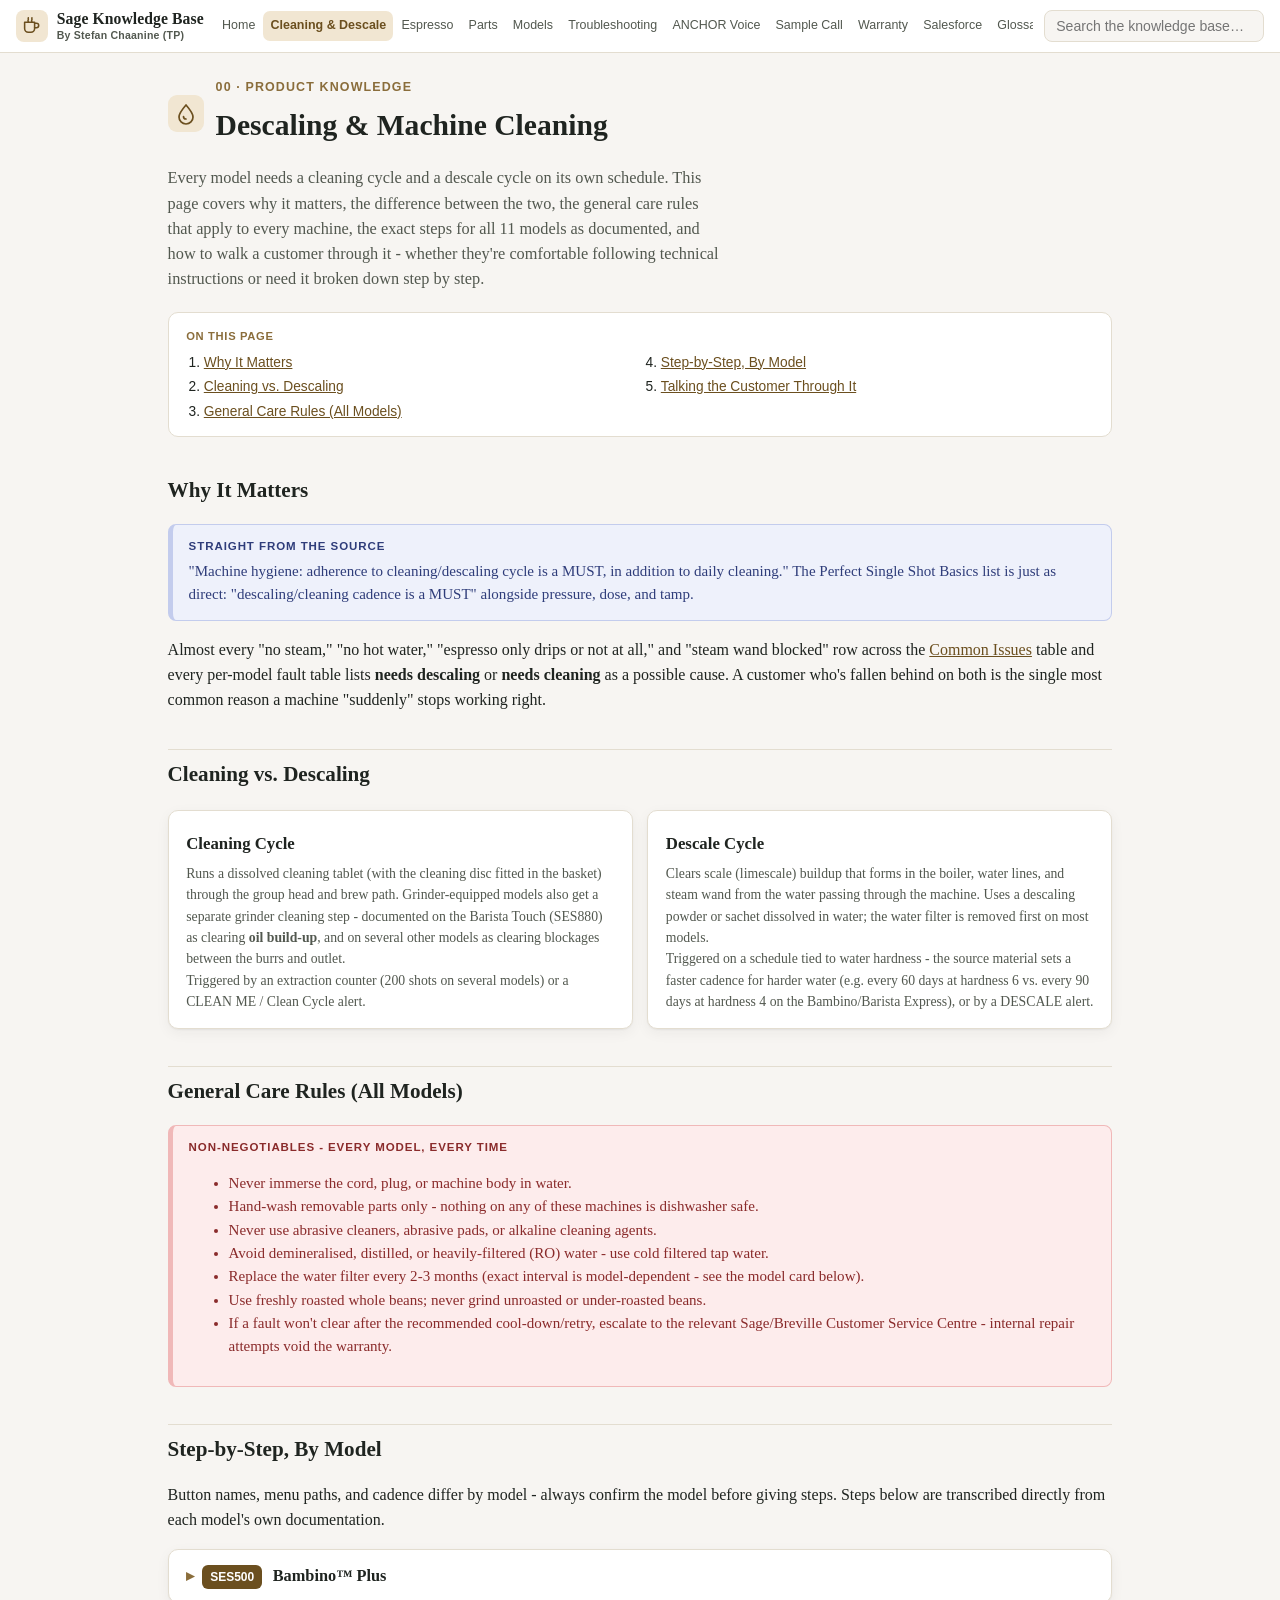
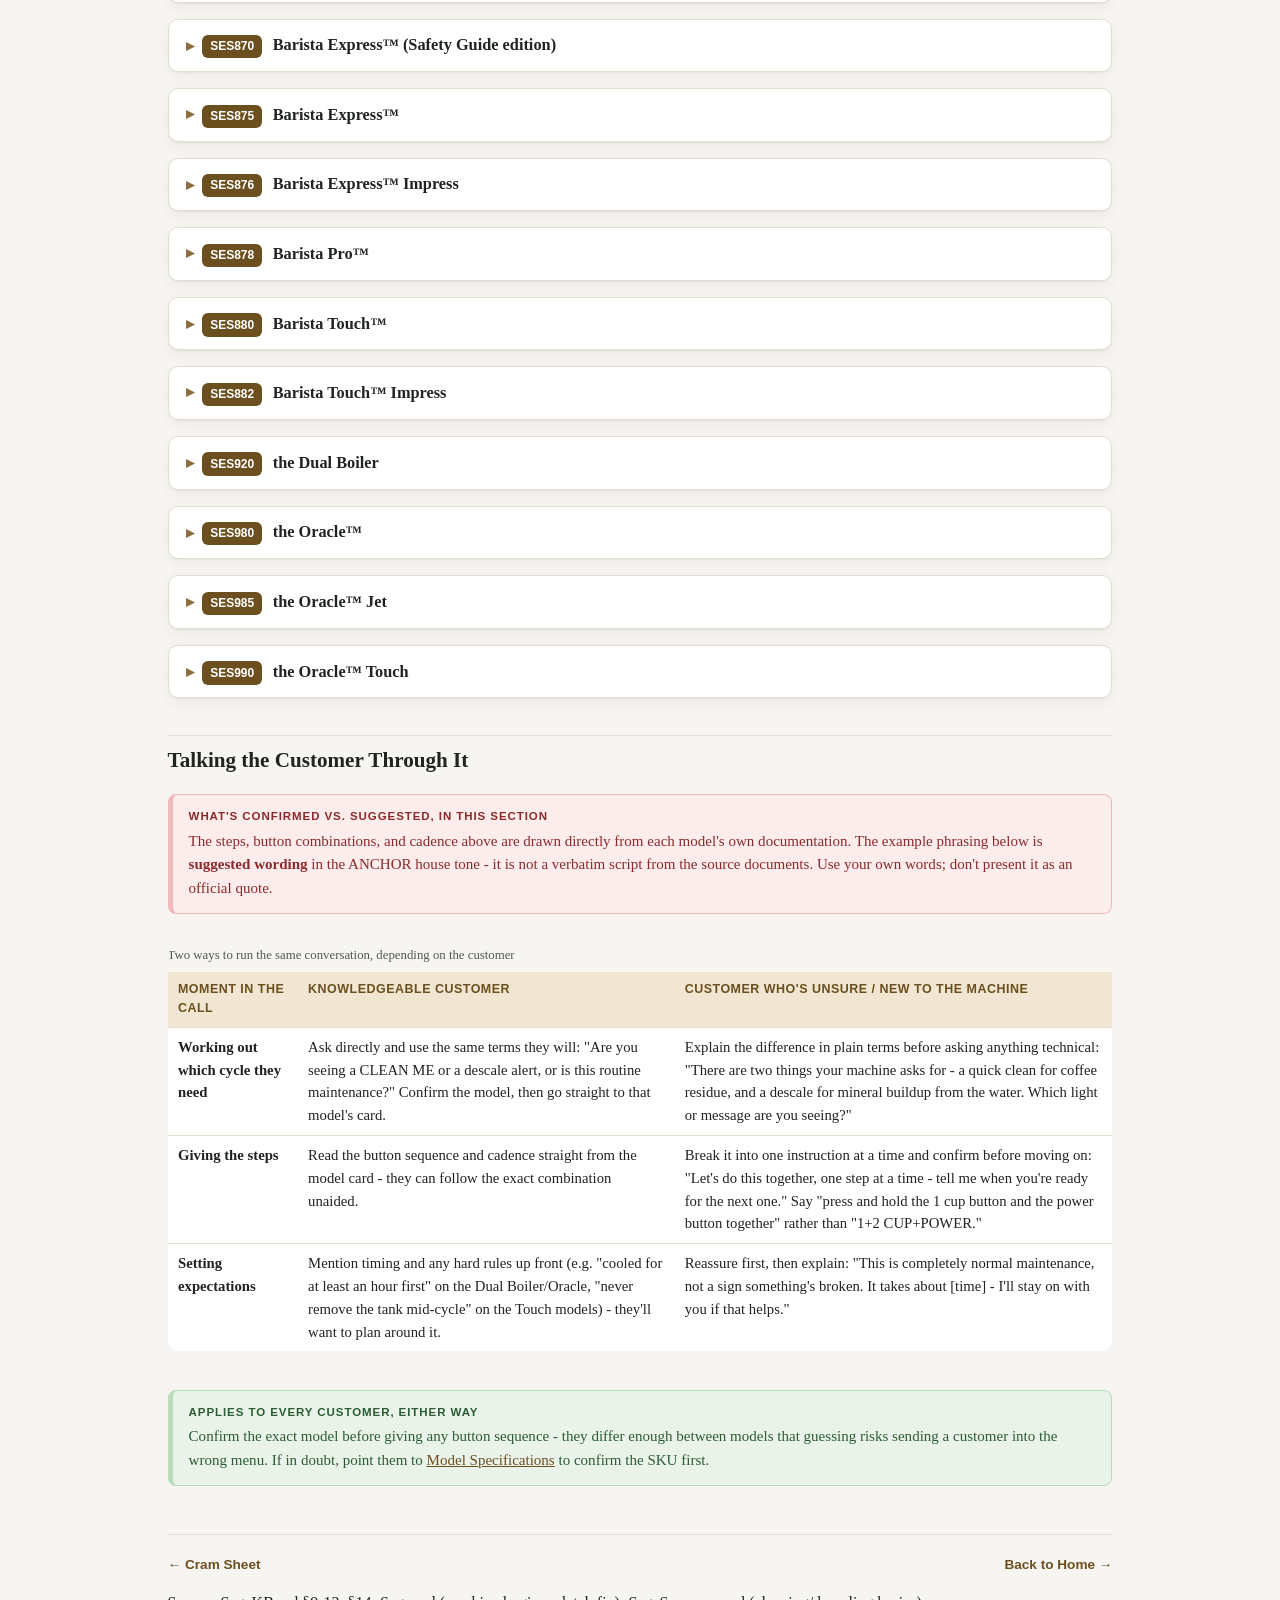
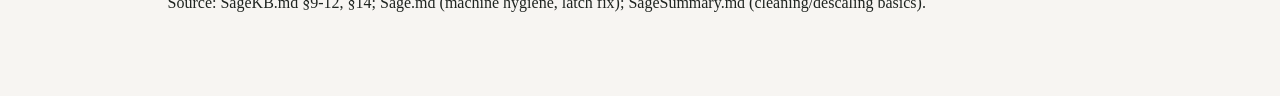
==== 00-descaling-cleaning.html @ 4dd78303 "Cleaning & Descaling Added KB about Descaling & Cleaning" ====
<!doctype html>
<html lang="en">
<head>
<meta charset="utf-8">
<meta name="viewport" content="width=device-width, initial-scale=1">
<title>Descaling &amp; Machine Cleaning - Sage Knowledge Base</title>
<link rel="stylesheet" href="style.css">
</head>
<body>
<header class="site-header">
  <div class="site-header-inner">
    <a class="brand" href="index.html">
      <span class="brand-icon"><svg viewBox="0 0 24 24" fill="none" stroke="currentColor" stroke-width="1.7" stroke-linecap="round" stroke-linejoin="round"><path d="M4 8h11v7a4 4 0 0 1-4 4H8a4 4 0 0 1-4-4V8Z"/><path d="M15 9h2a2.5 2.5 0 0 1 0 5h-2"/><path class="steam-line" d="M8 3c-.4.8.4 1.2 0 2S7.6 6.8 8 7.6"/><path class="steam-line" style="animation-delay:.5s" d="M12 3c-.4.8.4 1.2 0 2s-.4 1.8 0 2.6"/></svg></span>
      <span class="brand-text">
        <span class="brand-title">Sage Knowledge Base</span>
        <span class="brand-sub">By Stefan Chaanine (TP)</span>
      </span>
    </a>
    <nav class="site-nav">
      <a href="index.html">Home</a>
      <a href="00-descaling-cleaning.html">Cleaning &amp; Descale</a>
      <a href="01-espresso-fundamentals.html">Espresso</a>
      <a href="02-machine-components.html">Parts</a>
      <a href="03-model-specs.html">Models</a>
      <a href="04-troubleshooting.html">Troubleshooting</a>
      <a href="05-customer-care-voice.html">ANCHOR Voice</a>
      <a href="06-sample-call.html">Sample Call</a>
      <a href="07-warranty-goodwill.html">Warranty</a>
      <a href="08-salesforce-process.html">Salesforce</a>
      <a href="09-glossary-team-ops.html">Glossary/Ops</a>
      <a href="10-cram-sheet.html">Cram Sheet</a>
    </nav>
    <div class="search-wrap">
      <input id="kb-search" type="text" placeholder="Search the knowledge base…" autocomplete="off">
      <div id="kb-search-results" class="search-results"></div>
    </div>
  </div>
</header>

<main>
  <div class="h1-row">
    <span class="page-icon"><svg viewBox="0 0 24 24" fill="none" stroke="currentColor" stroke-width="1.7" stroke-linecap="round" stroke-linejoin="round"><path d="M12 3s7 8 7 12a7 7 0 0 1-14 0c0-4 7-12 7-12Z"/><path d="M9.5 14.5a2.5 2.5 0 0 0 2.5 2.5"/></svg></span>
    <h1><span class="kicker">00 · Product Knowledge</span>Descaling &amp; Machine Cleaning</h1>
  </div>
  <p class="page-intro">Every model needs a cleaning cycle and a descale cycle on its own schedule. This page covers why it matters, the difference between the two, the general care rules that apply to every machine, the exact steps for all 11 models as documented, and how to walk a customer through it - whether they're comfortable following technical instructions or need it broken down step by step.</p>

  <div class="toc">
    <div class="toc-label">On this page</div>
    <ol>
      <li><a href="#why-it-matters">Why It Matters</a></li>
      <li><a href="#cleaning-vs-descaling">Cleaning vs. Descaling</a></li>
      <li><a href="#general-care">General Care Rules (All Models)</a></li>
      <li><a href="#by-model">Step-by-Step, By Model</a></li>
      <li><a href="#talking-to-customer">Talking the Customer Through It</a></li>
    </ol>
  </div>

  <h2 id="why-it-matters">Why It Matters</h2>
  <div class="callout policy">
    <span class="callout-label">Straight from the source</span>
    "Machine hygiene: adherence to cleaning/descaling cycle is a MUST, in addition to daily cleaning." The Perfect Single Shot Basics list is just as direct: "descaling/cleaning cadence is a MUST" alongside pressure, dose, and tamp.
  </div>
  <p>Almost every "no steam," "no hot water," "espresso only drips or not at all," and "steam wand blocked" row across the <a href="04-troubleshooting.html#common-issues">Common Issues</a> table and every per-model fault table lists <strong>needs descaling</strong> or <strong>needs cleaning</strong> as a possible cause. A customer who's fallen behind on both is the single most common reason a machine "suddenly" stops working right.</p>

  <h2 id="cleaning-vs-descaling">Cleaning vs. Descaling</h2>
  <div class="card-grid">
    <div class="card">
      <h3>Cleaning Cycle</h3>
      <p>Runs a dissolved cleaning tablet (with the cleaning disc fitted in the basket) through the group head and brew path. Grinder-equipped models also get a separate grinder cleaning step - documented on the Barista Touch (SES880) as clearing <strong>oil build-up</strong>, and on several other models as clearing blockages between the burrs and outlet.</p>
      <p>Triggered by an extraction counter (200 shots on several models) or a CLEAN ME / Clean Cycle alert.</p>
    </div>
    <div class="card">
      <h3>Descale Cycle</h3>
      <p>Clears scale (limescale) buildup that forms in the boiler, water lines, and steam wand from the water passing through the machine. Uses a descaling powder or sachet dissolved in water; the water filter is removed first on most models.</p>
      <p>Triggered on a schedule tied to water hardness - the source material sets a faster cadence for harder water (e.g. every 60 days at hardness 6 vs. every 90 days at hardness 4 on the Bambino/Barista Express), or by a DESCALE alert.</p>
    </div>
  </div>

  <h2 id="general-care">General Care Rules (All Models)</h2>
  <div class="callout warn">
    <span class="callout-label">Non-negotiables - every model, every time</span>
    <ul>
      <li>Never immerse the cord, plug, or machine body in water.</li>
      <li>Hand-wash removable parts only - nothing on any of these machines is dishwasher safe.</li>
      <li>Never use abrasive cleaners, abrasive pads, or alkaline cleaning agents.</li>
      <li>Avoid demineralised, distilled, or heavily-filtered (RO) water - use cold filtered tap water.</li>
      <li>Replace the water filter every 2-3 months (exact interval is model-dependent - see the model card below).</li>
      <li>Use freshly roasted whole beans; never grind unroasted or under-roasted beans.</li>
      <li>If a fault won't clear after the recommended cool-down/retry, escalate to the relevant Sage/Breville Customer Service Centre - internal repair attempts void the warranty.</li>
    </ul>
  </div>

  <h2 id="by-model">Step-by-Step, By Model</h2>
  <p>Button names, menu paths, and cadence differ by model - always confirm the model before giving steps. Steps below are transcribed directly from each model's own documentation.</p>

  <details class="section" id="clean-ses500"><summary><span class="badge-model">SES500</span> Bambino™ Plus</summary><div class="body">
  <p><strong>Cleaning cycle:</strong> insert the cleaning disc and a dissolved tablet, then hold 1 CUP + 2 CUP together for 5 seconds. Triggered at 200 extractions (1 CUP/2 CUP lights alternate-flash).</p>
  <p><strong>Descale cycle:</strong> remove the water filter first, then hold 1 CUP + STEAM for 5 seconds. Cadence: every 90 days at water hardness 4, every 60 days at hardness 6 (descale-due alert: 1 CUP+STEAM / 2 CUP lights alternate-flash every 15s). Uses a 2L descale container.</p>
  <p><strong>Steam wand:</strong> wipe and purge after every use. <strong>Water filter:</strong> replace every 3 months.</p>
  </div></details>

  <details class="section" id="clean-ses870"><summary><span class="badge-model">SES870</span> Barista Express™ (Safety Guide edition)</summary><div class="body">
  <p>Same physical machine as SES875 below - use that card for the full cleaning/descale sequence. This document only confirms: the <strong>CLEAN ME</strong> light means the machine needs cleaning or descaling, and the water filter is replaced approximately every 90 days.</p>
  </div></details>

  <details class="section" id="clean-ses875"><summary><span class="badge-model">SES875</span> Barista Express™</summary><div class="body">
  <p><strong>Cleaning cycle:</strong> insert the cleaning disc and a dissolved tablet, then hold 1 CUP + 2 CUP + POWER for about 3 seconds. The cycle runs about 5 minutes.</p>
  <p><strong>Descale cycle:</strong> remove the water filter, then hold 2 CUP + POWER. Runs 3 stages plus a rinse. Cadence: every 90 days at hardness 4, every 60 days at hardness 6 (or every 40L / 60L at hardness 2).</p>
  <p><strong>Water filter:</strong> soak 5 minutes before fitting, then replace on the same 90-day/40L schedule. <strong>Steam wand:</strong> wipe and purge after every use. <strong>Grinder:</strong> if blocked between the burrs or outlet, advanced cleaning needs a 10mm socket. <strong>Group head seal:</strong> if leaking, replace the silicone seal with an Allen key.</p>
  </div></details>

  <details class="section" id="clean-ses876"><summary><span class="badge-model">SES876</span> Barista Express™ Impress</summary><div class="body">
  <p><strong>Cleaning cycle:</strong> fit the 1 CUP basket with the cleaning disc and a dissolved tablet, then hold 1 CUP + 2 CUP + POWER for about 3 seconds. Runs about 5 minutes. The Maintenance Light flashes when a clean is due.</p>
  <p><strong>Descale cycle:</strong> dissolve 1 sachet in 1L water, remove the water filter, then hold 2 CUP + POWER for 5 seconds; repeat, then rinse. The Maintenance Light shows solid when a descale is due.</p>
  <p><strong>Water filter:</strong> replace every 3 months (soak 5 minutes, rinse 5 seconds). <strong>Grinder:</strong> conical burrs need brush cleaning; advanced disassembly if blocked. <strong>Tamp system:</strong> brush clean. <strong>Steam wand:</strong> wipe, purge, and unblock as needed. <strong>Group head seal:</strong> periodic silicone seal replacement.</p>
  </div></details>

  <details class="section" id="clean-ses878"><summary><span class="badge-model">SES878</span> Barista Pro™</summary><div class="body">
  <p><strong>FLUSH alert:</strong> fit the cleaning disc and a dissolved tablet, empty the drip tray, fill the tank to MAX, then go Menu &rarr; FLUSH &rarr; 1 CUP.</p>
  <p><strong>DESCALE alert:</strong> remove the water filter, fill to the descale line, then go Menu &rarr; DESCALE &rarr; 1 CUP. Runs 3 stages plus a rinse.</p>
  <p><strong>Grinder:</strong> conical burrs - unlock, empty, run empty, then brush; advanced disassembly for a blockage (burrs are sharp, handle with care). <strong>Steam wand:</strong> wipe, purge, and unblock as needed. <strong>Group head:</strong> wipe the shower screen, and periodically purge with an empty basket.</p>
  </div></details>

  <details class="section" id="clean-ses880"><summary><span class="badge-model">SES880</span> Barista Touch™</summary><div class="body">
  <p><strong>Cleaning cycle:</strong> on-screen guided, back-flush style.</p>
  <p><strong>Descale cycle:</strong> Settings &rarr; Descale, fully on-screen guided. Never fully remove the water tank mid-cycle.</p>
  <p><strong>Water filter:</strong> every 90 days / 40L (60L at hardness 2). <strong>Grinder:</strong> has its own cleaning cycle, documented as clearing oil build-up. <strong>Steam wand:</strong> Settings-guided cleaning. <strong>Group head seal:</strong> 8-step guided replacement in Settings.</p>
  </div></details>

  <details class="section" id="clean-ses882"><summary><span class="badge-model">SES882</span> Barista Touch™ Impress</summary><div class="body">
  <p><strong>Cleaning cycle:</strong> on-screen guided, back-flush style.</p>
  <p><strong>Descale cycle:</strong> Settings &rarr; Descale. Remove the water filter first. Never use bottled water, and never fully empty the tank mid-cycle.</p>
  <p><strong>Water filter:</strong> every 3 months (soak 5 minutes). <strong>Filter basket:</strong> pin + tablet soak, about 20 minutes. <strong>Steam wand:</strong> Settings-guided cleaning, or manual pin/soak. <strong>Grinder/burrs:</strong> regular brushing plus advanced disassembly if needed. <strong>Tamp system:</strong> brush clean. <strong>Group head seal:</strong> multi-step guided replacement.</p>
  <div class="callout warn"><span class="callout-label">Beans</span> Never use unroasted or under-roasted beans - risk of burr damage and a safety issue on this model specifically.</div>
  </div></details>

  <details class="section" id="clean-ses920"><summary><span class="badge-model">SES920</span> the Dual Boiler</summary><div class="body">
  <p><strong>Cleaning cycle:</strong> triggered by the CLEAN ME! icon, roughly every 200 shots. Fit the cleaning disc and a dissolved tablet, run MANUAL; the cycle takes about 370 seconds.</p>
  <p><strong>Descale cycle:</strong> takes about 1.5 hours. Machine must be off and cooled for at least 1 hour first. From off, hold 1 CUP then POWER for 3 seconds, select dESC via MENU, drain both boilers via their screws, dissolve 1 sachet in 1L water, drain, then flush twice.</p>
  <p><strong>Water filter:</strong> every 2 months. <strong>Steam wand:</strong> wipe and purge every use.</p>
  <div class="callout warn"><span class="callout-label">Water</span> Never use demineralised or distilled water in this machine.</div>
  </div></details>

  <details class="section" id="clean-ses980"><summary><span class="badge-model">SES980</span> the Oracle™</summary><div class="body">
  <p><strong>Cleaning cycle:</strong> fit the cleaning disc and a dissolved tablet, then go MENU &rarr; CLEAN CYCLE. Also run a clear-water backflush after each session (disc fitted, 2 CUP, 20 seconds &times; 5).</p>
  <p><strong>Descale cycle ("dESC"):</strong> takes about 1.5 hours. Machine must be off and cooled for at least 1 hour first. From off, hold 1 CUP then POWER for 3 seconds ("rSEt"), select "dESC", open the valves with a flathead screwdriver, dissolve 1 sachet in 1L water, drain, then flush twice.</p>
  <p><strong>Water filter:</strong> discard the old one, wash the holder, insert a new filter, fill with cold water. <strong>Grinder:</strong> conical burrs - unlock, empty, run empty, clean; remove the tamping fan with a magnet. <strong>Steam wand:</strong> wipe and purge; soak with cleaning powder (1 packet in 240ml hot water, 20 minutes) if still blocked.</p>
  </div></details>

  <details class="section" id="clean-ses985"><summary><span class="badge-model">SES985</span> the Oracle™ Jet</summary><div class="body">
  <p><strong>Cleaning cycle:</strong> on-screen/Settings guided, back-flush style. Also run a clear-water backflush after each session (disc fitted, 20-second brew).</p>
  <p><strong>Descale cycle:</strong> Settings &rarr; Descale - recommended even with the water filter fitted if scale is visibly present.</p>
  <p><strong>Water filter:</strong> every 3 months. At water hardness 4-5, switch water source instead of relying on the filter alone. <strong>Steam wand:</strong> wipe every session; Settings-guided cleaning; make sure the tip is refastened tightly. <strong>Filter basket:</strong> soak in cleaning powder for about 20 minutes. <strong>Grinder/conical burrs:</strong> the cleaning procedure differs before vs. after production code 2538 - check which applies. <strong>Tamper height</strong> is not user-adjustable on this model - contact Sage Customer Service if it needs attention.</p>
  <div class="callout warn"><span class="callout-label">Beans</span> Never use unroasted or under-roasted beans on this model.</div>
  <div class="callout policy">
    <span class="callout-label">Known issue - stuck latch</span>
    The latch can get stuck due to scale buildup. Fix: mix descaler with a little water into a paste, apply to the edge of the latch, and leave a few minutes. <strong>Do not force the latch open</strong> - risk of damage. If it's still stuck after the descaler treatment, proceed with a repair. See also <a href="04-troubleshooting.html#oracle-jet-tamper-fan">the Oracle Jet tamper fan policy</a> for the other known Oracle-family issue.
  </div>
  </div></details>

  <details class="section" id="clean-ses990"><summary><span class="badge-model">SES990</span> the Oracle™ Touch</summary><div class="body">
  <p><strong>Cleaning cycle:</strong> roughly every 200 shots, or Settings &rarr; Clean Cycle (back-flush style). Also run a clear-water backflush each session (disc fitted, Brew button, 20 seconds &times; 5).</p>
  <p><strong>Descale cycle:</strong> fully on-screen guided, takes about 1.5 hours. Machine must be off and cooled for at least 1 hour first. Never attempt it outside the guided menu.</p>
  <p><strong>Water filter:</strong> every 3 months; at hardness 4-5, switch water source. <strong>Grinder/conical burrs:</strong> 15-step clean - remove the hopper, run empty, brush, and remove the tamping fan with a magnet. <strong>Steam wand:</strong> wipe/purge every use; soak with cleaning powder (1 packet in 240ml hot water, 20 minutes) if blocked, and refasten the tip tightly. <strong>Filter basket:</strong> soak in a dissolved tablet for about 20 minutes.</p>
  <div class="callout warn"><span class="callout-label">Transport / storage</span> Drain both boilers fully before transporting or storing the machine, as an anti-freeze precaution.</div>
  </div></details>

  <h2 id="talking-to-customer">Talking the Customer Through It</h2>
  <div class="callout warn">
    <span class="callout-label">What's confirmed vs. suggested, in this section</span>
    The steps, button combinations, and cadence above are drawn directly from each model's own documentation. The example phrasing below is <strong>suggested wording</strong> in the ANCHOR house tone - it is not a verbatim script from the source documents. Use your own words; don't present it as an official quote.
  </div>

  <div class="table-wrap">
  <table>
    <caption>Two ways to run the same conversation, depending on the customer</caption>
    <thead><tr><th>Moment in the call</th><th>Knowledgeable customer</th><th>Customer who's unsure / new to the machine</th></tr></thead>
    <tbody>
      <tr>
        <td><strong>Working out which cycle they need</strong></td>
        <td>Ask directly and use the same terms they will: "Are you seeing a CLEAN ME or a descale alert, or is this routine maintenance?" Confirm the model, then go straight to that model's card.</td>
        <td>Explain the difference in plain terms before asking anything technical: "There are two things your machine asks for - a quick clean for coffee residue, and a descale for mineral buildup from the water. Which light or message are you seeing?"</td>
      </tr>
      <tr>
        <td><strong>Giving the steps</strong></td>
        <td>Read the button sequence and cadence straight from the model card - they can follow the exact combination unaided.</td>
        <td>Break it into one instruction at a time and confirm before moving on: "Let's do this together, one step at a time - tell me when you're ready for the next one." Say "press and hold the 1 cup button and the power button together" rather than "1+2 CUP+POWER."</td>
      </tr>
      <tr>
        <td><strong>Setting expectations</strong></td>
        <td>Mention timing and any hard rules up front (e.g. "cooled for at least an hour first" on the Dual Boiler/Oracle, "never remove the tank mid-cycle" on the Touch models) - they'll want to plan around it.</td>
        <td>Reassure first, then explain: "This is completely normal maintenance, not a sign something's broken. It takes about [time] - I'll stay on with you if that helps."</td>
      </tr>
    </tbody>
  </table>
  </div>

  <div class="callout tip">
    <span class="callout-label">Applies to every customer, either way</span>
    Confirm the exact model before giving any button sequence - they differ enough between models that guessing risks sending a customer into the wrong menu. If in doubt, point them to <a href="03-model-specs.html">Model Specifications</a> to confirm the SKU first.
  </div>

  <div class="pagefoot">
    <a href="10-cram-sheet.html">← Cram Sheet</a>
    <a href="index.html">Back to Home →</a>
  </div>
  <p class="src">Source: SageKB.md §9-12, §14; Sage.md (machine hygiene, latch fix); SageSummary.md (cleaning/descaling basics).</p>
</main>

<script src="search-index.js"></script>
<script src="app.js"></script>
</body>
</html>
---- style.css ----
/* Sage Knowledge Base - shared styles */
:root {
  --bg: #f7f5f2;
  --bg-alt: #ffffff;
  --ink: #1f2420;
  --ink-soft: #52584f;
  --accent: #8a6d3b;
  --accent-strong: #6b4f1f;
  --accent-soft: #f1e6d2;
  --line: #e3ddd0;
  --card-shadow: 0 1px 2px rgba(31,36,32,0.06), 0 4px 14px rgba(31,36,32,0.05);
  --warn-bg: #fdecec;
  --warn-ink: #8a2b2b;
  --warn-line: #f0b8b8;
  --tip-bg: #eaf3ea;
  --tip-ink: #2c5c33;
  --tip-line: #b9dcbb;
  --policy-bg: #eef1fb;
  --policy-ink: #2f3d7a;
  --policy-line: #c3cced;
  --code-bg: #efece4;
  --radius: 10px;
  --maxw: 980px;
}

@media (prefers-color-scheme: dark) {
  :root {
    --bg: #17140f;
    --bg-alt: #201c15;
    --ink: #f1ede3;
    --ink-soft: #c7c0af;
    --accent: #d9b26a;
    --accent-strong: #f0c987;
    --accent-soft: #322a1a;
    --line: #3a3324;
    --card-shadow: 0 1px 2px rgba(0,0,0,0.3), 0 4px 14px rgba(0,0,0,0.25);
    --warn-bg: #3a1c1c;
    --warn-ink: #f0a8a8;
    --warn-line: #5c2c2c;
    --tip-bg: #1c3020;
    --tip-ink: #a8dcae;
    --tip-line: #2f4f34;
    --policy-bg: #1e213a;
    --policy-ink: #b7c1f2;
    --policy-line: #333a63;
    --code-bg: #262115;
  }
}

* { box-sizing: border-box; }

html { scroll-behavior: smooth; }

body {
  margin: 0;
  font-family: "Iowan Old Style", "Palatino Linotype", Palatino, Georgia, "Segoe UI", serif;
  background: var(--bg);
  color: var(--ink);
  line-height: 1.55;
}

body.sans {
  font-family: -apple-system, BlinkMacSystemFont, "Segoe UI", Roboto, Helvetica, Arial, sans-serif;
}

a { color: var(--accent-strong); }
a:hover { color: var(--accent); }

.site-header {
  position: sticky;
  top: 0;
  z-index: 30;
  background: var(--bg-alt);
  border-bottom: 1px solid var(--line);
  padding: 0.6rem 1rem;
}

.site-header-inner {
  max-width: 1600px;
  margin: 0 auto;
  display: flex;
  align-items: center;
  gap: 0.7rem;
  flex-wrap: nowrap;
}

.brand {
  display: flex;
  align-items: center;
  gap: 0.55rem;
  text-decoration: none;
  color: var(--ink);
  white-space: nowrap;
  flex: 0 0 auto;
}
.brand-icon {
  flex: 0 0 auto;
  width: 2rem;
  height: 2rem;
  color: var(--accent-strong);
  background: var(--accent-soft);
  border-radius: 8px;
  padding: 0.32rem;
}
.brand-icon svg { width: 100%; height: 100%; display: block; }
.brand-text { display: flex; flex-direction: column; line-height: 1.2; }
.brand-title { font-weight: 800; font-size: 0.98rem; letter-spacing: 0.005em; }
.brand-sub {
  font-family: -apple-system, BlinkMacSystemFont, "Segoe UI", Roboto, sans-serif;
  font-size: 0.66rem;
  font-weight: 600;
  color: var(--ink-soft);
  letter-spacing: 0.02em;
}

.site-nav {
  display: flex;
  flex-wrap: nowrap;
  flex: 1 1 auto;
  min-width: 0;
  overflow-x: auto;
  gap: 0.05rem;
  font-family: -apple-system, BlinkMacSystemFont, "Segoe UI", Roboto, sans-serif;
  font-size: 0.78rem;
  scrollbar-width: thin;
}
.site-nav a {
  flex: 0 0 auto;
  padding: 0.32rem 0.45rem;
  border-radius: 7px;
  text-decoration: none;
  color: var(--ink-soft);
  white-space: nowrap;
}
.site-nav a:hover { background: var(--accent-soft); color: var(--accent-strong); }
.site-nav a.current { background: var(--accent-soft); color: var(--accent-strong); font-weight: 700; }

.search-wrap {
  position: relative;
  margin-left: auto;
  min-width: 220px;
  flex: 1 1 220px;
  max-width: 340px;
}
.search-wrap input {
  width: 100%;
  padding: 0.45rem 0.7rem;
  border-radius: 8px;
  border: 1px solid var(--line);
  background: var(--bg);
  color: var(--ink);
  font-family: -apple-system, BlinkMacSystemFont, "Segoe UI", Roboto, sans-serif;
  font-size: 0.88rem;
}
.search-wrap input:focus { outline: 2px solid var(--accent); outline-offset: 1px; }

.search-results {
  position: absolute;
  top: calc(100% + 6px);
  left: 0;
  right: 0;
  background: var(--bg-alt);
  border: 1px solid var(--line);
  border-radius: 10px;
  box-shadow: var(--card-shadow);
  max-height: 60vh;
  overflow-y: auto;
  display: none;
  font-family: -apple-system, BlinkMacSystemFont, "Segoe UI", Roboto, sans-serif;
}
.search-results.open { display: block; }
.search-results a {
  display: block;
  padding: 0.55rem 0.75rem;
  text-decoration: none;
  border-bottom: 1px solid var(--line);
  color: var(--ink);
}
.search-results a:last-child { border-bottom: none; }
.search-results a:hover, .search-results a.active { background: var(--accent-soft); }
.search-results .r-title { font-weight: 700; font-size: 0.88rem; color: var(--accent-strong); }
.search-results .r-page { font-size: 0.72rem; color: var(--ink-soft); }
.search-results .r-snippet { font-size: 0.78rem; color: var(--ink-soft); margin-top: 0.1rem; }
.search-empty { padding: 0.7rem 0.9rem; font-size: 0.85rem; color: var(--ink-soft); }

main {
  max-width: var(--maxw);
  margin: 0 auto;
  padding: 1.6rem 1.1rem 4rem;
}

h1 { font-size: 1.85rem; margin: 0.2rem 0 0.3rem; }
h1 .kicker {
  display: block;
  font-family: -apple-system, BlinkMacSystemFont, "Segoe UI", Roboto, sans-serif;
  font-size: 0.78rem;
  font-weight: 700;
  letter-spacing: 0.09em;
  text-transform: uppercase;
  color: var(--accent);
  margin-bottom: 0.35rem;
}
.page-intro { color: var(--ink-soft); font-size: 1.02rem; max-width: 68ch; }

h2 {
  font-size: 1.32rem;
  margin-top: 2.3rem;
  padding-top: 0.5rem;
  border-top: 1px solid var(--line);
  scroll-margin-top: 70px;
}
h2:first-of-type { border-top: none; margin-top: 1.6rem; }
h3 { font-size: 1.08rem; margin-top: 1.5rem; scroll-margin-top: 70px; color: var(--accent-strong); }

table {
  width: 100%;
  border-collapse: collapse;
  margin: 0.9rem 0 1.3rem;
  font-size: 0.92rem;
  background: var(--bg-alt);
  border-radius: var(--radius);
  overflow: hidden;
  box-shadow: var(--card-shadow);
}
caption { text-align: left; font-size: 0.8rem; color: var(--ink-soft); margin-bottom: 0.4rem; }
th, td {
  text-align: left;
  padding: 0.5rem 0.65rem;
  border-bottom: 1px solid var(--line);
  vertical-align: top;
}
th {
  background: var(--accent-soft);
  color: var(--accent-strong);
  font-family: -apple-system, BlinkMacSystemFont, "Segoe UI", Roboto, sans-serif;
  font-size: 0.78rem;
  text-transform: uppercase;
  letter-spacing: 0.04em;
}
tr:last-child td { border-bottom: none; }
tr:hover td { background: var(--accent-soft); }
.table-wrap { overflow-x: auto; border-radius: var(--radius); }
.table-wrap table { margin: 0.9rem 0 1.3rem; box-shadow: none; }

.callout {
  border: 1px solid var(--line);
  border-left-width: 5px;
  border-radius: 8px;
  padding: 0.8rem 1rem;
  margin: 1.1rem 0;
  font-size: 0.94rem;
}
.callout .callout-label {
  display: block;
  font-family: -apple-system, BlinkMacSystemFont, "Segoe UI", Roboto, sans-serif;
  font-weight: 800;
  font-size: 0.72rem;
  letter-spacing: 0.08em;
  text-transform: uppercase;
  margin-bottom: 0.25rem;
}
.callout.warn { background: var(--warn-bg); border-color: var(--warn-line); color: var(--warn-ink); }
.callout.tip { background: var(--tip-bg); border-color: var(--tip-line); color: var(--tip-ink); }
.callout.policy { background: var(--policy-bg); border-color: var(--policy-line); color: var(--policy-ink); }

.card-grid {
  display: grid;
  grid-template-columns: repeat(auto-fit, minmax(230px, 1fr));
  gap: 0.9rem;
  margin: 1.2rem 0;
}
.card {
  background: var(--bg-alt);
  border: 1px solid var(--line);
  border-radius: var(--radius);
  padding: 1rem 1.1rem;
  box-shadow: var(--card-shadow);
  text-decoration: none;
  color: var(--ink);
  display: block;
  transition: transform .12s ease, box-shadow .12s ease;
}
.card:hover { transform: translateY(-2px); box-shadow: 0 6px 20px rgba(0,0,0,0.1); }
.card .card-num {
  font-family: -apple-system, BlinkMacSystemFont, "Segoe UI", Roboto, sans-serif;
  font-size: 0.72rem;
  font-weight: 800;
  color: var(--accent);
  letter-spacing: 0.06em;
}
.card h3 { margin: 0.25rem 0 0.35rem; font-size: 1.05rem; color: var(--ink); }
.card p { margin: 0; font-size: 0.86rem; color: var(--ink-soft); }

.stat-row {
  display: grid;
  grid-template-columns: repeat(auto-fit, minmax(120px, 1fr));
  gap: 0.7rem;
  margin: 1.2rem 0;
}
.stat {
  background: var(--accent-soft);
  border-radius: var(--radius);
  padding: 0.7rem 0.9rem;
  text-align: center;
}
.stat .num { font-size: 1.4rem; font-weight: 800; color: var(--accent-strong); display: block; }
.stat .label { font-size: 0.72rem; color: var(--ink-soft); text-transform: uppercase; letter-spacing: 0.04em; }

.chip {
  display: inline-block;
  font-family: -apple-system, BlinkMacSystemFont, "Segoe UI", Roboto, sans-serif;
  font-size: 0.72rem;
  font-weight: 700;
  padding: 0.15rem 0.55rem;
  border-radius: 999px;
  background: var(--accent-soft);
  color: var(--accent-strong);
  margin: 0.1rem 0.25rem 0.1rem 0;
}

.toc {
  background: var(--bg-alt);
  border: 1px solid var(--line);
  border-radius: var(--radius);
  padding: 0.9rem 1.1rem;
  margin: 1.3rem 0 1.8rem;
  font-family: -apple-system, BlinkMacSystemFont, "Segoe UI", Roboto, sans-serif;
  font-size: 0.86rem;
}
.toc-label { font-weight: 800; text-transform: uppercase; letter-spacing: 0.06em; font-size: 0.7rem; color: var(--accent); margin-bottom: 0.4rem; }
.toc ol { margin: 0; padding-left: 1.1rem; columns: 2; column-gap: 1.5rem; }
.toc li { margin-bottom: 0.2rem; break-inside: avoid; }

.score-high { color: var(--tip-ink); font-weight: 700; }
.score-medium { color: var(--accent-strong); font-weight: 700; }
.score-low { color: var(--warn-ink); font-weight: 700; }

code, kbd {
  background: var(--code-bg);
  padding: 0.1rem 0.35rem;
  border-radius: 4px;
  font-size: 0.88em;
}
pre {
  background: var(--code-bg);
  padding: 0.9rem 1rem;
  border-radius: var(--radius);
  overflow-x: auto;
  font-size: 0.86rem;
  line-height: 1.5;
}
pre code { background: none; padding: 0; }

.pagefoot {
  margin-top: 3rem;
  padding-top: 1.2rem;
  border-top: 1px solid var(--line);
  display: flex;
  justify-content: space-between;
  gap: 1rem;
  flex-wrap: wrap;
  font-family: -apple-system, BlinkMacSystemFont, "Segoe UI", Roboto, sans-serif;
  font-size: 0.85rem;
}
.pagefoot a { text-decoration: none; font-weight: 700; }
.pagefoot .src { color: var(--ink-soft); font-size: 0.78rem; }

details.section {
  background: var(--bg-alt);
  border: 1px solid var(--line);
  border-radius: var(--radius);
  margin: 1rem 0;
  box-shadow: var(--card-shadow);
}
details.section > summary {
  cursor: pointer;
  padding: 0.8rem 1.1rem;
  font-weight: 700;
  font-size: 1.02rem;
  list-style: none;
}
details.section > summary::-webkit-details-marker { display: none; }
details.section > summary::before {
  content: "▸";
  color: var(--accent);
  margin-right: 0.5rem;
  display: inline-block;
  transition: transform .12s ease;
}
details.section[open] > summary::before { transform: rotate(90deg); }
details.section > .body { padding: 0 1.1rem 1.1rem; }

.badge-model {
  display: inline-block;
  font-family: -apple-system, BlinkMacSystemFont, "Segoe UI", Roboto, sans-serif;
  font-weight: 800;
  font-size: 0.75rem;
  background: var(--accent-strong);
  color: var(--bg-alt);
  padding: 0.15rem 0.5rem;
  border-radius: 6px;
  margin-right: 0.4rem;
}

/* Page header icon */
.h1-row { display: flex; align-items: center; gap: 0.7rem; }
.page-icon {
  flex: 0 0 auto;
  width: 2.3rem;
  height: 2.3rem;
  color: var(--accent-strong);
  background: var(--accent-soft);
  border-radius: 9px;
  padding: 0.4rem;
}
.page-icon svg { width: 100%; height: 100%; display: block; }
.h1-row h1 { margin: 0; }

/* Vertical numbered stepper (process walkthroughs) */
ol.stepper {
  list-style: none;
  margin: 1.3rem 0 1.8rem;
  padding: 0;
  counter-reset: stepnum;
}
ol.stepper > li {
  counter-increment: stepnum;
  position: relative;
  padding: 0.1rem 0 1.7rem 2.5rem;
  margin-left: 1rem;
  border-left: 2px solid var(--line);
}
ol.stepper > li:last-child { border-left-color: transparent; padding-bottom: 0.1rem; }
ol.stepper > li::before {
  content: counter(stepnum);
  position: absolute;
  left: -1.05rem;
  top: 0;
  width: 2rem;
  height: 2rem;
  border-radius: 50%;
  background: var(--accent-strong);
  color: var(--bg-alt);
  font-family: -apple-system, BlinkMacSystemFont, "Segoe UI", Roboto, sans-serif;
  font-weight: 800;
  font-size: 0.88rem;
  display: flex;
  align-items: center;
  justify-content: center;
  box-shadow: 0 0 0 4px var(--bg);
}
ol.stepper .step-title {
  font-weight: 700;
  font-family: -apple-system, BlinkMacSystemFont, "Segoe UI", Roboto, sans-serif;
  margin-bottom: 0.3rem;
  font-size: 1rem;
}
ol.stepper .step-body { color: var(--ink-soft); font-size: 0.93rem; }
ol.stepper .step-body ul, ol.stepper .step-body ol { margin: 0.4rem 0 0; padding-left: 1.2rem; }
ol.stepper .step-body li { margin-bottom: 0.15rem; }
ol.stepper .step-fields {
  margin: 0.5rem 0 0;
  display: grid;
  grid-template-columns: repeat(auto-fill, minmax(180px, 1fr));
  gap: 0.35rem 0.8rem;
  list-style: none;
  padding: 0;
}
ol.stepper .step-fields li {
  font-size: 0.86rem;
  padding-left: 1rem;
  position: relative;
}
ol.stepper .step-fields li::before {
  content: "";
  position: absolute;
  left: 0;
  top: 0.5em;
  width: 6px;
  height: 6px;
  border-radius: 50%;
  background: var(--accent);
}

/* Issue -> Troubleshooting steps cards */
.issue-card {
  background: var(--bg-alt);
  border: 1px solid var(--line);
  border-left: 4px solid var(--accent);
  border-radius: var(--radius);
  padding: 0.85rem 1.05rem 0.95rem;
  margin: 0.9rem 0;
  box-shadow: var(--card-shadow);
}
.issue-card h4 {
  margin: 0 0 0.55rem;
  font-size: 1rem;
  color: var(--ink);
  display: flex;
  align-items: center;
  flex-wrap: wrap;
  gap: 0.5rem;
}
.issue-card .issue-tag {
  font-family: -apple-system, BlinkMacSystemFont, "Segoe UI", Roboto, sans-serif;
  font-size: 0.65rem;
  font-weight: 800;
  text-transform: uppercase;
  letter-spacing: 0.06em;
  color: var(--accent-strong);
  background: var(--accent-soft);
  padding: 0.12rem 0.5rem;
  border-radius: 5px;
  white-space: nowrap;
}
.issue-card .steps-label {
  font-family: -apple-system, BlinkMacSystemFont, "Segoe UI", Roboto, sans-serif;
  font-size: 0.68rem;
  font-weight: 700;
  text-transform: uppercase;
  letter-spacing: 0.05em;
  color: var(--ink-soft);
  margin: 0 0 0.3rem;
}
.issue-card ol.steps { margin: 0; padding-left: 1.35rem; }
.issue-card ol.steps li { margin-bottom: 0.3rem; font-size: 0.94rem; }
.issue-card ol.steps li:last-child { margin-bottom: 0; }
.issue-card ol.steps li::marker { color: var(--accent-strong); font-weight: 800; }
.issue-list { margin: 0.8rem 0 1.6rem; }
.issue-cause {
  margin: 0 0 0.6rem;
  font-size: 0.85rem;
  color: var(--ink-soft);
}
.issue-group-label {
  font-family: -apple-system, BlinkMacSystemFont, "Segoe UI", Roboto, sans-serif;
  font-size: 0.72rem;
  font-weight: 800;
  text-transform: uppercase;
  letter-spacing: 0.07em;
  color: var(--accent);
  margin: 1.6rem 0 0.4rem;
}

/* ANCHOR letter-flow diagram */
.letter-flow {
  display: flex;
  flex-wrap: wrap;
  align-items: stretch;
  gap: 0.3rem;
  margin: 1.3rem 0 1.6rem;
}
.letter-tile {
  flex: 1 1 140px;
  background: var(--bg-alt);
  border: 1px solid var(--line);
  border-radius: var(--radius);
  padding: 1rem 0.85rem;
  text-align: center;
  box-shadow: var(--card-shadow);
}
.letter-tile .big-letter {
  display: block;
  font-size: 2.1rem;
  font-weight: 800;
  color: var(--accent-strong);
  line-height: 1;
  font-family: -apple-system, BlinkMacSystemFont, "Segoe UI", Roboto, sans-serif;
}
.letter-tile .word {
  display: block;
  font-family: -apple-system, BlinkMacSystemFont, "Segoe UI", Roboto, sans-serif;
  font-weight: 700;
  font-size: 0.82rem;
  text-transform: uppercase;
  letter-spacing: 0.04em;
  margin: 0.3rem 0 0.45rem;
}
.letter-tile .desc { font-size: 0.78rem; color: var(--ink-soft); line-height: 1.4; }
.letter-arrow {
  display: flex;
  align-items: center;
  justify-content: center;
  color: var(--accent);
  font-size: 1.2rem;
  flex: 0 0 auto;
  padding: 0 0.05rem;
}
@media (max-width: 760px) {
  .letter-flow { flex-direction: column; }
  .letter-arrow { transform: rotate(90deg); padding: 0.1rem 0; }
}

/* Extraction zone bar (visual gauge) */
.zone-bar {
  display: flex;
  height: 2.3rem;
  border-radius: 8px;
  overflow: hidden;
  margin: 0.7rem 0 0.4rem;
  font-family: -apple-system, BlinkMacSystemFont, "Segoe UI", Roboto, sans-serif;
  font-size: 0.72rem;
  font-weight: 800;
  color: #fff;
  box-shadow: var(--card-shadow);
}
.zone-bar > div { display: flex; align-items: center; justify-content: center; padding: 0 0.3rem; text-align: center; }
.zone-under { background: #b9853a; flex: 1; }
.zone-balanced { background: #3f8f52; flex: 1.4; }
.zone-over { background: #a4433f; flex: 1; }
.zone-caption {
  display: flex;
  justify-content: space-between;
  font-family: -apple-system, BlinkMacSystemFont, "Segoe UI", Roboto, sans-serif;
  font-size: 0.72rem;
  color: var(--ink-soft);
  margin-bottom: 1.1rem;
}

/* Simple gauge dial (pressure/temperature visuals) */
.dial-row { display: flex; flex-wrap: wrap; gap: 1.1rem; margin: 1.1rem 0 1.5rem; }
.dial {
  flex: 1 1 140px;
  background: var(--bg-alt);
  border: 1px solid var(--line);
  border-radius: var(--radius);
  padding: 1rem;
  text-align: center;
  box-shadow: var(--card-shadow);
}
.dial svg { width: 84px; height: 84px; }
.dial .dial-value { font-weight: 800; font-size: 1.1rem; color: var(--accent-strong); display: block; margin-top: 0.3rem; }
.dial .dial-label { font-family: -apple-system, BlinkMacSystemFont, "Segoe UI", Roboto, sans-serif; font-size: 0.72rem; color: var(--ink-soft); text-transform: uppercase; letter-spacing: 0.04em; }

/* Flowchart / decision-tree diagrams */
.flowchart {
  display: flex;
  flex-direction: column;
  align-items: center;
  gap: 0;
  margin: 1.4rem 0 1.8rem;
  font-family: -apple-system, BlinkMacSystemFont, "Segoe UI", Roboto, sans-serif;
}
.fc-box {
  background: var(--bg-alt);
  border: 1.5px solid var(--accent);
  border-radius: 10px;
  padding: 0.65rem 1.05rem;
  text-align: center;
  font-size: 0.86rem;
  box-shadow: var(--card-shadow);
  max-width: 360px;
  transition: transform 0.15s ease, box-shadow 0.15s ease;
}
.fc-box:hover { transform: translateY(-2px); box-shadow: 0 6px 18px rgba(0,0,0,0.12); }
.fc-box strong { display: block; margin-bottom: 0.15rem; }
.fc-box.fc-fix { text-align: left; }
.fc-box.fc-fix > strong { text-align: center; }
.fc-fix-list { margin: 0.35rem 0 0; padding-left: 1.15rem; font-size: 0.82rem; }
.fc-fix-list li { margin-bottom: 0.2rem; }
.fc-fix-list li:last-child { margin-bottom: 0; }
.fc-box.start-end {
  border-radius: 999px;
  background: var(--accent-strong);
  color: var(--bg-alt);
  font-weight: 800;
  border-color: var(--accent-strong);
}
.fc-box.decision { background: var(--policy-bg); border-color: var(--policy-line); color: var(--policy-ink); }
.fc-box.outcome-good { background: var(--tip-bg); border-color: var(--tip-line); color: var(--tip-ink); }
.fc-box.outcome-bad { background: var(--warn-bg); border-color: var(--warn-line); color: var(--warn-ink); }
.fc-arrow-down {
  display: flex;
  justify-content: center;
  color: var(--accent);
  font-size: 1.5rem;
  line-height: 1;
  padding: 0.15rem 0;
}
.fc-branch {
  display: flex;
  gap: 1.3rem;
  justify-content: center;
  flex-wrap: wrap;
  width: 100%;
  margin-top: 0.2rem;
}
.fc-branch-col {
  display: flex;
  flex-direction: column;
  align-items: center;
  gap: 0.15rem;
  flex: 1 1 230px;
  max-width: 340px;
}
.fc-branch-label {
  font-size: 0.68rem;
  font-weight: 800;
  text-transform: uppercase;
  letter-spacing: 0.06em;
  color: var(--ink-soft);
  margin-bottom: 0.25rem;
  padding: 0.15rem 0.6rem;
  border: 1px dashed var(--line);
  border-radius: 999px;
}

/* Scroll-reveal animation system (progressive enhancement, JS adds .reveal / .in-view) */
@media (prefers-reduced-motion: no-preference) {
  .reveal {
    opacity: 0;
    transform: translateY(14px);
    animation: none;
  }
  .reveal.in-view {
    animation: kbFadeUp 0.55s cubic-bezier(.22,.8,.28,1) forwards;
    animation-delay: calc(var(--i, 0) * 55ms);
  }
  .reveal-grow {
    transform: scaleX(0);
    transform-origin: left center;
  }
  .reveal-grow.in-view {
    animation: kbGrowX 0.7s cubic-bezier(.22,.8,.28,1) forwards;
    animation-delay: calc(var(--i, 0) * 120ms);
  }
  @keyframes kbFadeUp {
    to { opacity: 1; transform: translateY(0); }
  }
  @keyframes kbGrowX {
    to { transform: scaleX(1); }
  }
  .steam-line {
    animation: kbSteam 2.6s ease-in-out infinite;
    transform-origin: bottom center;
  }
  @keyframes kbSteam {
    0% { opacity: 0; transform: translateY(2px) scaleY(0.7); }
    35% { opacity: 0.9; }
    100% { opacity: 0; transform: translateY(-4px) scaleY(1.1); }
  }
  .fc-box, .letter-tile, .dial, .card, .issue-card { transition: transform 0.15s ease, box-shadow 0.15s ease; }
}
@media (prefers-reduced-motion: reduce) {
  .reveal, .reveal-grow { opacity: 1 !important; transform: none !important; }
}

/* Labeled schematic diagram (legacy line-art, kept for CSS compat) */
.schematic-wrap {
  background: var(--bg-alt);
  border: 1px solid var(--line);
  border-radius: var(--radius);
  padding: 1rem;
  margin: 1.3rem 0 1.6rem;
  box-shadow: var(--card-shadow);
  overflow-x: auto;
}
.schematic-wrap svg { width: 100%; height: auto; min-width: 520px; display: block; margin: 0 auto; }
.schem-label {
  font-family: -apple-system, BlinkMacSystemFont, "Segoe UI", Roboto, sans-serif;
  font-size: 11px;
  fill: var(--ink);
}
.schem-line { stroke: var(--ink-soft); stroke-width: 1; }
.schem-part { fill: var(--accent-soft); stroke: var(--accent); stroke-width: 1.4; }
.schem-part-alt { fill: var(--bg); stroke: var(--ink-soft); stroke-width: 1.2; }

/* Labeled real-photo diagram */
.photo-diagram-wrap {
  background: var(--bg-alt);
  border: 1px solid var(--line);
  border-radius: var(--radius);
  padding: 1.2rem;
  margin: 1.3rem 0 1rem;
  box-shadow: var(--card-shadow);
}
.photo-diagram {
  position: relative;
  max-width: 480px;
  margin: 0 auto;
  background: #f2efe9;
  border-radius: 10px;
  overflow: hidden;
}
.photo-diagram img { width: 100%; height: auto; display: block; }
.photo-pin {
  position: absolute;
  width: 22px;
  height: 22px;
  margin: -11px 0 0 -11px;
  border-radius: 50%;
  background: var(--accent-strong);
  color: #fff;
  border: 2px solid #fff;
  box-shadow: 0 1px 4px rgba(0,0,0,0.4);
  display: flex;
  align-items: center;
  justify-content: center;
  font-family: -apple-system, BlinkMacSystemFont, "Segoe UI", Roboto, sans-serif;
  font-weight: 800;
  font-size: 0.72rem;
  cursor: default;
  transition: transform 0.15s ease;
}
.photo-pin:hover { transform: scale(1.18); }
@media (prefers-reduced-motion: no-preference) {
  .photo-pin {
    animation: kbPinPulse 2.4s ease-in-out infinite;
  }
  @keyframes kbPinPulse {
    0%, 100% { box-shadow: 0 1px 4px rgba(0,0,0,0.4), 0 0 0 0 rgba(217,178,106,0.5); }
    50% { box-shadow: 0 1px 4px rgba(0,0,0,0.4), 0 0 0 6px rgba(217,178,106,0); }
  }
}
.photo-legend {
  display: grid;
  grid-template-columns: repeat(auto-fill, minmax(240px, 1fr));
  gap: 0.6rem 1rem;
  margin: 1.1rem 0 0.2rem;
}
.photo-legend-item { display: flex; gap: 0.55rem; align-items: flex-start; font-size: 0.86rem; }
.photo-legend-num {
  flex: 0 0 auto;
  width: 22px;
  height: 22px;
  border-radius: 50%;
  background: var(--accent-strong);
  color: #fff;
  display: flex;
  align-items: center;
  justify-content: center;
  font-family: -apple-system, BlinkMacSystemFont, "Segoe UI", Roboto, sans-serif;
  font-weight: 800;
  font-size: 0.72rem;
}
.photo-legend-item strong { display: block; }
.photo-legend-item span.leg-desc { color: var(--ink-soft); font-size: 0.82rem; }
.photo-credit {
  text-align: center;
  font-size: 0.7rem;
  color: var(--ink-soft);
  margin-top: 0.7rem;
}

::selection { background: var(--accent-soft); }

@media print {
  .site-header, .search-wrap { display: none; }
  a { color: inherit; text-decoration: none; }
}
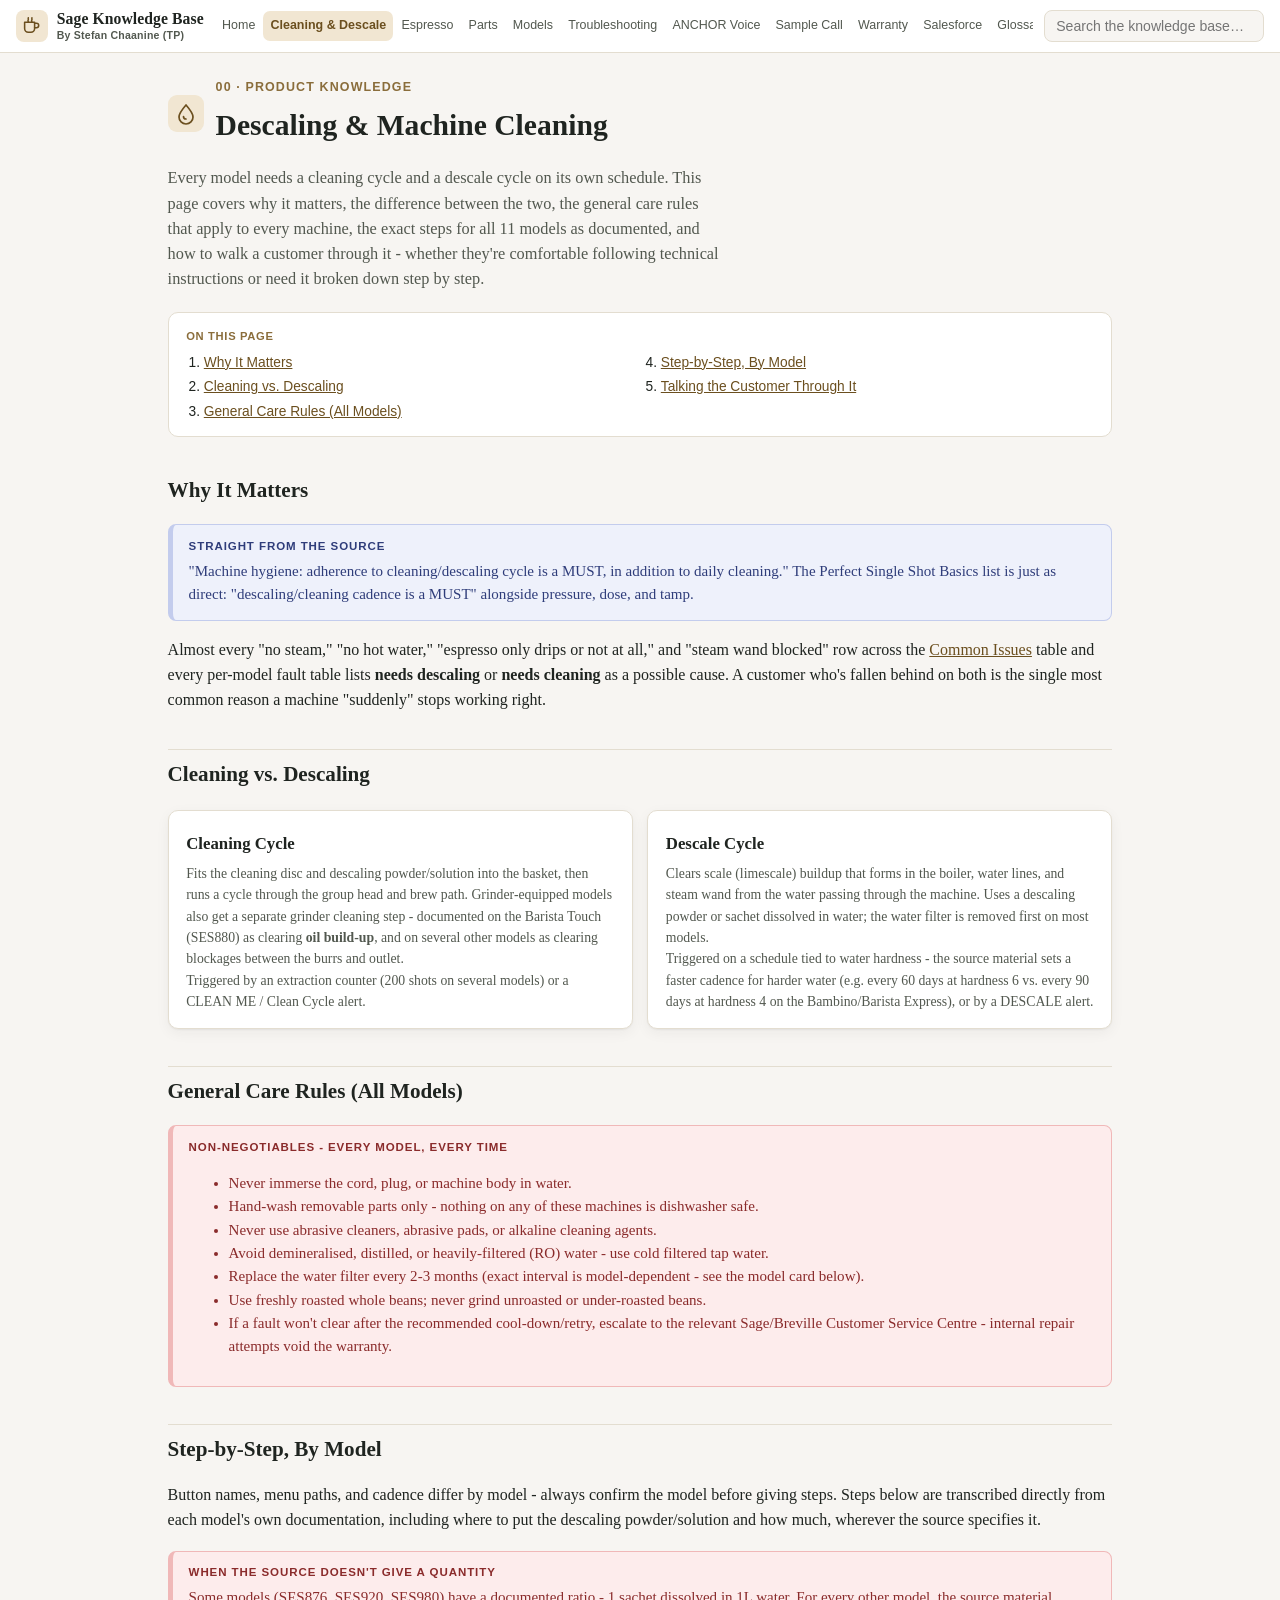
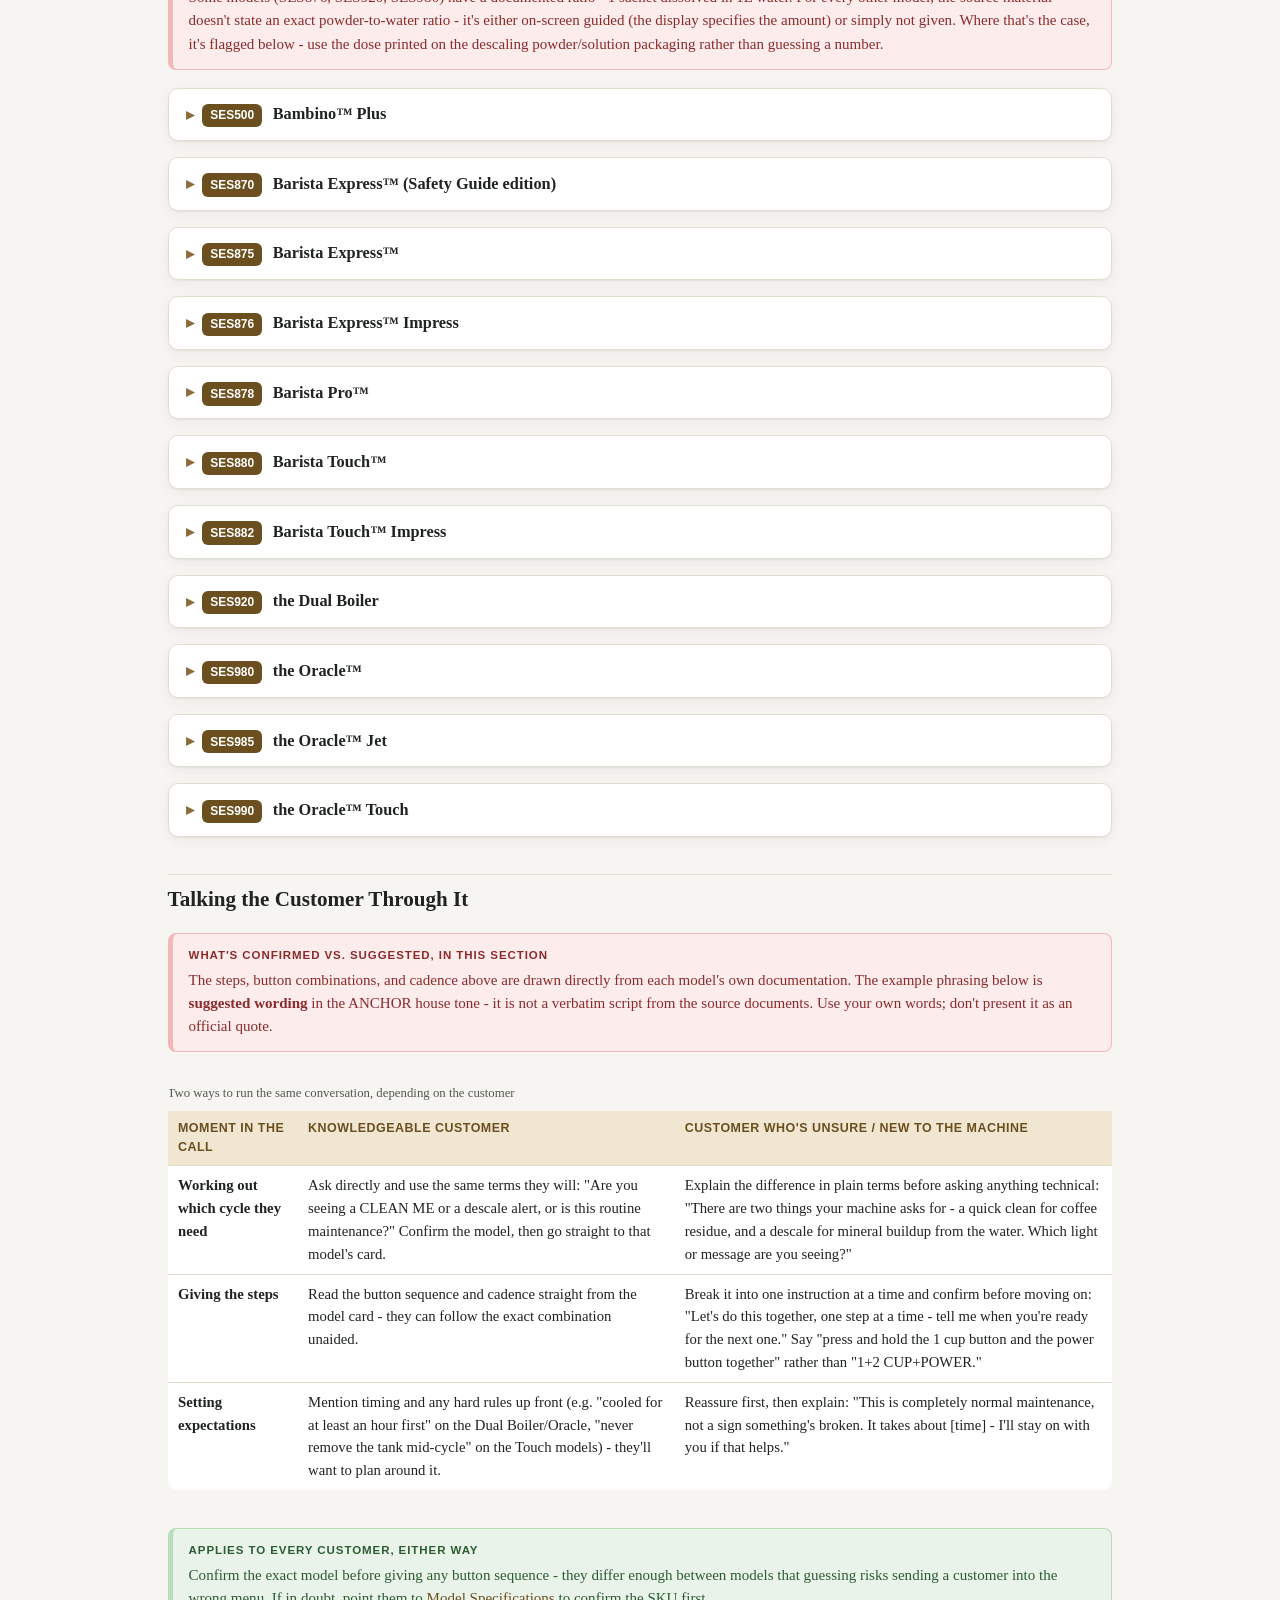
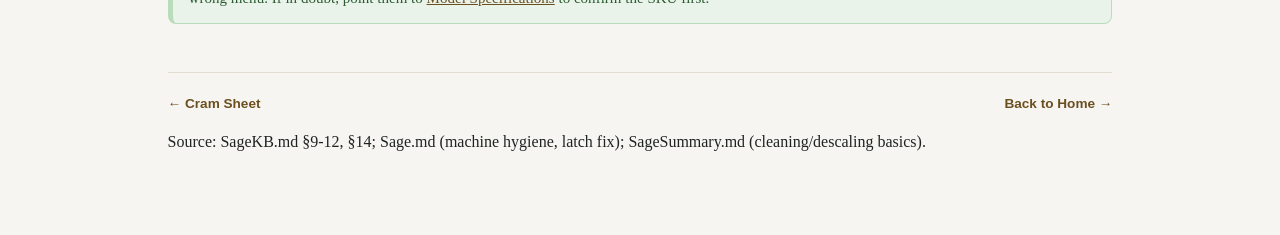
==== commit c587fe00: "No more tablet Replaced Tablet with Pouder" ====
--- a/00-descaling-cleaning.html
+++ b/00-descaling-cleaning.html
@@ -66,7 +66,7 @@
   <div class="card-grid">
     <div class="card">
       <h3>Cleaning Cycle</h3>
-      <p>Runs a dissolved cleaning tablet (with the cleaning disc fitted in the basket) through the group head and brew path. Grinder-equipped models also get a separate grinder cleaning step - documented on the Barista Touch (SES880) as clearing <strong>oil build-up</strong>, and on several other models as clearing blockages between the burrs and outlet.</p>
+      <p>Fits the cleaning disc and descaling powder/solution into the basket, then runs a cycle through the group head and brew path. Grinder-equipped models also get a separate grinder cleaning step - documented on the Barista Touch (SES880) as clearing <strong>oil build-up</strong>, and on several other models as clearing blockages between the burrs and outlet.</p>
       <p>Triggered by an extraction counter (200 shots on several models) or a CLEAN ME / Clean Cycle alert.</p>
     </div>
     <div class="card">
@@ -91,11 +91,15 @@
   </div>
 
   <h2 id="by-model">Step-by-Step, By Model</h2>
-  <p>Button names, menu paths, and cadence differ by model - always confirm the model before giving steps. Steps below are transcribed directly from each model's own documentation.</p>
+  <p>Button names, menu paths, and cadence differ by model - always confirm the model before giving steps. Steps below are transcribed directly from each model's own documentation, including where to put the descaling powder/solution and how much, wherever the source specifies it.</p>
+  <div class="callout warn">
+    <span class="callout-label">When the source doesn't give a quantity</span>
+    Some models (SES876, SES920, SES980) have a documented ratio - 1 sachet dissolved in 1L water. For every other model, the source material doesn't state an exact powder-to-water ratio - it's either on-screen guided (the display specifies the amount) or simply not given. Where that's the case, it's flagged below - use the dose printed on the descaling powder/solution packaging rather than guessing a number.
+  </div>
 
   <details class="section" id="clean-ses500"><summary><span class="badge-model">SES500</span> Bambino™ Plus</summary><div class="body">
-  <p><strong>Cleaning cycle:</strong> insert the cleaning disc and a dissolved tablet, then hold 1 CUP + 2 CUP together for 5 seconds. Triggered at 200 extractions (1 CUP/2 CUP lights alternate-flash).</p>
-  <p><strong>Descale cycle:</strong> remove the water filter first, then hold 1 CUP + STEAM for 5 seconds. Cadence: every 90 days at water hardness 4, every 60 days at hardness 6 (descale-due alert: 1 CUP+STEAM / 2 CUP lights alternate-flash every 15s). Uses a 2L descale container.</p>
+  <p><strong>Cleaning cycle:</strong> insert the cleaning disc and descaling powder/solution into the basket, then hold 1 CUP + 2 CUP together for 5 seconds. Triggered at 200 extractions (1 CUP/2 CUP lights alternate-flash). Exact quantity isn't specified for this model - use the dose printed on the packaging.</p>
+  <p><strong>Descale cycle:</strong> remove the water filter from the tank first, dissolve descaling powder/solution in water, then hold 1 CUP + STEAM for 5 seconds. Cadence: every 90 days at water hardness 4, every 60 days at hardness 6 (descale-due alert: 1 CUP+STEAM / 2 CUP lights alternate-flash every 15s). This model uses a 2L descale container - the source doesn't detail the exact fill procedure beyond that capacity.</p>
   <p><strong>Steam wand:</strong> wipe and purge after every use. <strong>Water filter:</strong> replace every 3 months.</p>
   </div></details>
 
@@ -104,52 +108,52 @@
   </div></details>
 
   <details class="section" id="clean-ses875"><summary><span class="badge-model">SES875</span> Barista Express™</summary><div class="body">
-  <p><strong>Cleaning cycle:</strong> insert the cleaning disc and a dissolved tablet, then hold 1 CUP + 2 CUP + POWER for about 3 seconds. The cycle runs about 5 minutes.</p>
-  <p><strong>Descale cycle:</strong> remove the water filter, then hold 2 CUP + POWER. Runs 3 stages plus a rinse. Cadence: every 90 days at hardness 4, every 60 days at hardness 6 (or every 40L / 60L at hardness 2).</p>
+  <p><strong>Cleaning cycle:</strong> insert the cleaning disc and descaling powder/solution into the basket, then hold 1 CUP + 2 CUP + POWER for about 3 seconds. The cycle runs about 5 minutes. Exact quantity isn't specified for this model - use the dose printed on the packaging.</p>
+  <p><strong>Descale cycle:</strong> remove the water filter from the tank, dissolve descaling powder/solution in water and pour it into the tank, then hold 2 CUP + POWER. Runs 3 stages plus a rinse. Cadence: every 90 days at hardness 4, every 60 days at hardness 6 (or every 40L / 60L at hardness 2). Exact quantity isn't specified for this model - use the dose printed on the packaging.</p>
   <p><strong>Water filter:</strong> soak 5 minutes before fitting, then replace on the same 90-day/40L schedule. <strong>Steam wand:</strong> wipe and purge after every use. <strong>Grinder:</strong> if blocked between the burrs or outlet, advanced cleaning needs a 10mm socket. <strong>Group head seal:</strong> if leaking, replace the silicone seal with an Allen key.</p>
   </div></details>
 
   <details class="section" id="clean-ses876"><summary><span class="badge-model">SES876</span> Barista Express™ Impress</summary><div class="body">
-  <p><strong>Cleaning cycle:</strong> fit the 1 CUP basket with the cleaning disc and a dissolved tablet, then hold 1 CUP + 2 CUP + POWER for about 3 seconds. Runs about 5 minutes. The Maintenance Light flashes when a clean is due.</p>
-  <p><strong>Descale cycle:</strong> dissolve 1 sachet in 1L water, remove the water filter, then hold 2 CUP + POWER for 5 seconds; repeat, then rinse. The Maintenance Light shows solid when a descale is due.</p>
+  <p><strong>Cleaning cycle:</strong> fit the 1 CUP basket with the cleaning disc and descaling powder/solution, then hold 1 CUP + 2 CUP + POWER for about 3 seconds. Runs about 5 minutes. The Maintenance Light flashes when a clean is due. Exact quantity isn't specified for this step - use the dose printed on the packaging.</p>
+  <p><strong>Descale cycle:</strong> remove the water filter from the tank, dissolve <strong>1 sachet of descaling powder/solution in 1L water</strong> and pour it into the tank, then hold 2 CUP + POWER for 5 seconds; repeat, then rinse. The Maintenance Light shows solid when a descale is due.</p>
   <p><strong>Water filter:</strong> replace every 3 months (soak 5 minutes, rinse 5 seconds). <strong>Grinder:</strong> conical burrs need brush cleaning; advanced disassembly if blocked. <strong>Tamp system:</strong> brush clean. <strong>Steam wand:</strong> wipe, purge, and unblock as needed. <strong>Group head seal:</strong> periodic silicone seal replacement.</p>
   </div></details>
 
   <details class="section" id="clean-ses878"><summary><span class="badge-model">SES878</span> Barista Pro™</summary><div class="body">
-  <p><strong>FLUSH alert:</strong> fit the cleaning disc and a dissolved tablet, empty the drip tray, fill the tank to MAX, then go Menu &rarr; FLUSH &rarr; 1 CUP.</p>
-  <p><strong>DESCALE alert:</strong> remove the water filter, fill to the descale line, then go Menu &rarr; DESCALE &rarr; 1 CUP. Runs 3 stages plus a rinse.</p>
+  <p><strong>FLUSH alert:</strong> fit the cleaning disc and descaling powder/solution into the basket, empty the drip tray, fill the tank to MAX with water, then go Menu &rarr; FLUSH &rarr; 1 CUP. Exact powder quantity isn't specified for this step - use the dose printed on the packaging.</p>
+  <p><strong>DESCALE alert:</strong> remove the water filter from the tank, dissolve descaling powder/solution in water and fill the tank to the descale line, then go Menu &rarr; DESCALE &rarr; 1 CUP. Runs 3 stages plus a rinse.</p>
   <p><strong>Grinder:</strong> conical burrs - unlock, empty, run empty, then brush; advanced disassembly for a blockage (burrs are sharp, handle with care). <strong>Steam wand:</strong> wipe, purge, and unblock as needed. <strong>Group head:</strong> wipe the shower screen, and periodically purge with an empty basket.</p>
   </div></details>
 
   <details class="section" id="clean-ses880"><summary><span class="badge-model">SES880</span> Barista Touch™</summary><div class="body">
-  <p><strong>Cleaning cycle:</strong> on-screen guided, back-flush style.</p>
-  <p><strong>Descale cycle:</strong> Settings &rarr; Descale, fully on-screen guided. Never fully remove the water tank mid-cycle.</p>
+  <p><strong>Cleaning cycle:</strong> on-screen guided, back-flush style - the display specifies where to add the cleaning disc/descaling powder/solution and how much to use.</p>
+  <p><strong>Descale cycle:</strong> Settings &rarr; Descale, fully on-screen guided (the display specifies the water tank fill amount). Never fully remove the water tank mid-cycle.</p>
   <p><strong>Water filter:</strong> every 90 days / 40L (60L at hardness 2). <strong>Grinder:</strong> has its own cleaning cycle, documented as clearing oil build-up. <strong>Steam wand:</strong> Settings-guided cleaning. <strong>Group head seal:</strong> 8-step guided replacement in Settings.</p>
   </div></details>
 
   <details class="section" id="clean-ses882"><summary><span class="badge-model">SES882</span> Barista Touch™ Impress</summary><div class="body">
-  <p><strong>Cleaning cycle:</strong> on-screen guided, back-flush style.</p>
-  <p><strong>Descale cycle:</strong> Settings &rarr; Descale. Remove the water filter first. Never use bottled water, and never fully empty the tank mid-cycle.</p>
-  <p><strong>Water filter:</strong> every 3 months (soak 5 minutes). <strong>Filter basket:</strong> pin + tablet soak, about 20 minutes. <strong>Steam wand:</strong> Settings-guided cleaning, or manual pin/soak. <strong>Grinder/burrs:</strong> regular brushing plus advanced disassembly if needed. <strong>Tamp system:</strong> brush clean. <strong>Group head seal:</strong> multi-step guided replacement.</p>
+  <p><strong>Cleaning cycle:</strong> on-screen guided, back-flush style - the display specifies where to add the cleaning disc/descaling powder/solution and how much to use.</p>
+  <p><strong>Descale cycle:</strong> Settings &rarr; Descale (the display specifies the water tank fill amount). Remove the water filter first. Never use bottled water, and never fully empty the tank mid-cycle.</p>
+  <p><strong>Water filter:</strong> every 3 months (soak 5 minutes). <strong>Filter basket:</strong> pin + descaling powder/solution soak, about 20 minutes. <strong>Steam wand:</strong> Settings-guided cleaning, or manual pin/soak. <strong>Grinder/burrs:</strong> regular brushing plus advanced disassembly if needed. <strong>Tamp system:</strong> brush clean. <strong>Group head seal:</strong> multi-step guided replacement.</p>
   <div class="callout warn"><span class="callout-label">Beans</span> Never use unroasted or under-roasted beans - risk of burr damage and a safety issue on this model specifically.</div>
   </div></details>
 
   <details class="section" id="clean-ses920"><summary><span class="badge-model">SES920</span> the Dual Boiler</summary><div class="body">
-  <p><strong>Cleaning cycle:</strong> triggered by the CLEAN ME! icon, roughly every 200 shots. Fit the cleaning disc and a dissolved tablet, run MANUAL; the cycle takes about 370 seconds.</p>
-  <p><strong>Descale cycle:</strong> takes about 1.5 hours. Machine must be off and cooled for at least 1 hour first. From off, hold 1 CUP then POWER for 3 seconds, select dESC via MENU, drain both boilers via their screws, dissolve 1 sachet in 1L water, drain, then flush twice.</p>
+  <p><strong>Cleaning cycle:</strong> triggered by the CLEAN ME! icon, roughly every 200 shots. Fit the cleaning disc and descaling powder/solution into the basket, run MANUAL; the cycle takes about 370 seconds. Exact quantity isn't specified for this step - use the dose printed on the packaging.</p>
+  <p><strong>Descale cycle:</strong> takes about 1.5 hours. Machine must be off and cooled for at least 1 hour first. From off, hold 1 CUP then POWER for 3 seconds, select dESC via MENU, drain both boilers via their screws, dissolve <strong>1 sachet of descaling powder/solution in 1L water</strong> and run it through the boilers, drain, then flush twice.</p>
   <p><strong>Water filter:</strong> every 2 months. <strong>Steam wand:</strong> wipe and purge every use.</p>
   <div class="callout warn"><span class="callout-label">Water</span> Never use demineralised or distilled water in this machine.</div>
   </div></details>
 
   <details class="section" id="clean-ses980"><summary><span class="badge-model">SES980</span> the Oracle™</summary><div class="body">
-  <p><strong>Cleaning cycle:</strong> fit the cleaning disc and a dissolved tablet, then go MENU &rarr; CLEAN CYCLE. Also run a clear-water backflush after each session (disc fitted, 2 CUP, 20 seconds &times; 5).</p>
-  <p><strong>Descale cycle ("dESC"):</strong> takes about 1.5 hours. Machine must be off and cooled for at least 1 hour first. From off, hold 1 CUP then POWER for 3 seconds ("rSEt"), select "dESC", open the valves with a flathead screwdriver, dissolve 1 sachet in 1L water, drain, then flush twice.</p>
+  <p><strong>Cleaning cycle:</strong> fit the cleaning disc and descaling powder/solution into the basket, then go MENU &rarr; CLEAN CYCLE. Also run a clear-water backflush after each session (disc fitted, 2 CUP, 20 seconds &times; 5). Exact quantity isn't specified for this step - use the dose printed on the packaging.</p>
+  <p><strong>Descale cycle ("dESC"):</strong> takes about 1.5 hours. Machine must be off and cooled for at least 1 hour first. From off, hold 1 CUP then POWER for 3 seconds ("rSEt"), select "dESC", open the valves with a flathead screwdriver, dissolve <strong>1 sachet of descaling powder/solution in 1L water</strong> and run it through, drain, then flush twice.</p>
   <p><strong>Water filter:</strong> discard the old one, wash the holder, insert a new filter, fill with cold water. <strong>Grinder:</strong> conical burrs - unlock, empty, run empty, clean; remove the tamping fan with a magnet. <strong>Steam wand:</strong> wipe and purge; soak with cleaning powder (1 packet in 240ml hot water, 20 minutes) if still blocked.</p>
   </div></details>
 
   <details class="section" id="clean-ses985"><summary><span class="badge-model">SES985</span> the Oracle™ Jet</summary><div class="body">
-  <p><strong>Cleaning cycle:</strong> on-screen/Settings guided, back-flush style. Also run a clear-water backflush after each session (disc fitted, 20-second brew).</p>
-  <p><strong>Descale cycle:</strong> Settings &rarr; Descale - recommended even with the water filter fitted if scale is visibly present.</p>
+  <p><strong>Cleaning cycle:</strong> on-screen/Settings guided, back-flush style (the display specifies where to add the cleaning disc/descaling powder/solution and how much to use). Also run a clear-water backflush after each session (disc fitted, 20-second brew).</p>
+  <p><strong>Descale cycle:</strong> Settings &rarr; Descale, fully on-screen guided (the display specifies the water tank fill amount) - recommended even with the water filter fitted if scale is visibly present.</p>
   <p><strong>Water filter:</strong> every 3 months. At water hardness 4-5, switch water source instead of relying on the filter alone. <strong>Steam wand:</strong> wipe every session; Settings-guided cleaning; make sure the tip is refastened tightly. <strong>Filter basket:</strong> soak in cleaning powder for about 20 minutes. <strong>Grinder/conical burrs:</strong> the cleaning procedure differs before vs. after production code 2538 - check which applies. <strong>Tamper height</strong> is not user-adjustable on this model - contact Sage Customer Service if it needs attention.</p>
   <div class="callout warn"><span class="callout-label">Beans</span> Never use unroasted or under-roasted beans on this model.</div>
   <div class="callout policy">
@@ -159,9 +163,9 @@
   </div></details>
 
   <details class="section" id="clean-ses990"><summary><span class="badge-model">SES990</span> the Oracle™ Touch</summary><div class="body">
-  <p><strong>Cleaning cycle:</strong> roughly every 200 shots, or Settings &rarr; Clean Cycle (back-flush style). Also run a clear-water backflush each session (disc fitted, Brew button, 20 seconds &times; 5).</p>
-  <p><strong>Descale cycle:</strong> fully on-screen guided, takes about 1.5 hours. Machine must be off and cooled for at least 1 hour first. Never attempt it outside the guided menu.</p>
-  <p><strong>Water filter:</strong> every 3 months; at hardness 4-5, switch water source. <strong>Grinder/conical burrs:</strong> 15-step clean - remove the hopper, run empty, brush, and remove the tamping fan with a magnet. <strong>Steam wand:</strong> wipe/purge every use; soak with cleaning powder (1 packet in 240ml hot water, 20 minutes) if blocked, and refasten the tip tightly. <strong>Filter basket:</strong> soak in a dissolved tablet for about 20 minutes.</p>
+  <p><strong>Cleaning cycle:</strong> roughly every 200 shots, or Settings &rarr; Clean Cycle (back-flush style, on-screen guided for where to add the cleaning disc/descaling powder/solution and how much to use). Also run a clear-water backflush each session (disc fitted, Brew button, 20 seconds &times; 5).</p>
+  <p><strong>Descale cycle:</strong> fully on-screen guided (the display specifies the water tank fill amount), takes about 1.5 hours. Machine must be off and cooled for at least 1 hour first. Never attempt it outside the guided menu.</p>
+  <p><strong>Water filter:</strong> every 3 months; at hardness 4-5, switch water source. <strong>Grinder/conical burrs:</strong> 15-step clean - remove the hopper, run empty, brush, and remove the tamping fan with a magnet. <strong>Steam wand:</strong> wipe/purge every use; soak with cleaning powder (1 packet in 240ml hot water, 20 minutes) if blocked, and refasten the tip tightly. <strong>Filter basket:</strong> soak in dissolved descaling powder/solution for about 20 minutes.</p>
   <div class="callout warn"><span class="callout-label">Transport / storage</span> Drain both boilers fully before transporting or storing the machine, as an anti-freeze precaution.</div>
   </div></details>
 
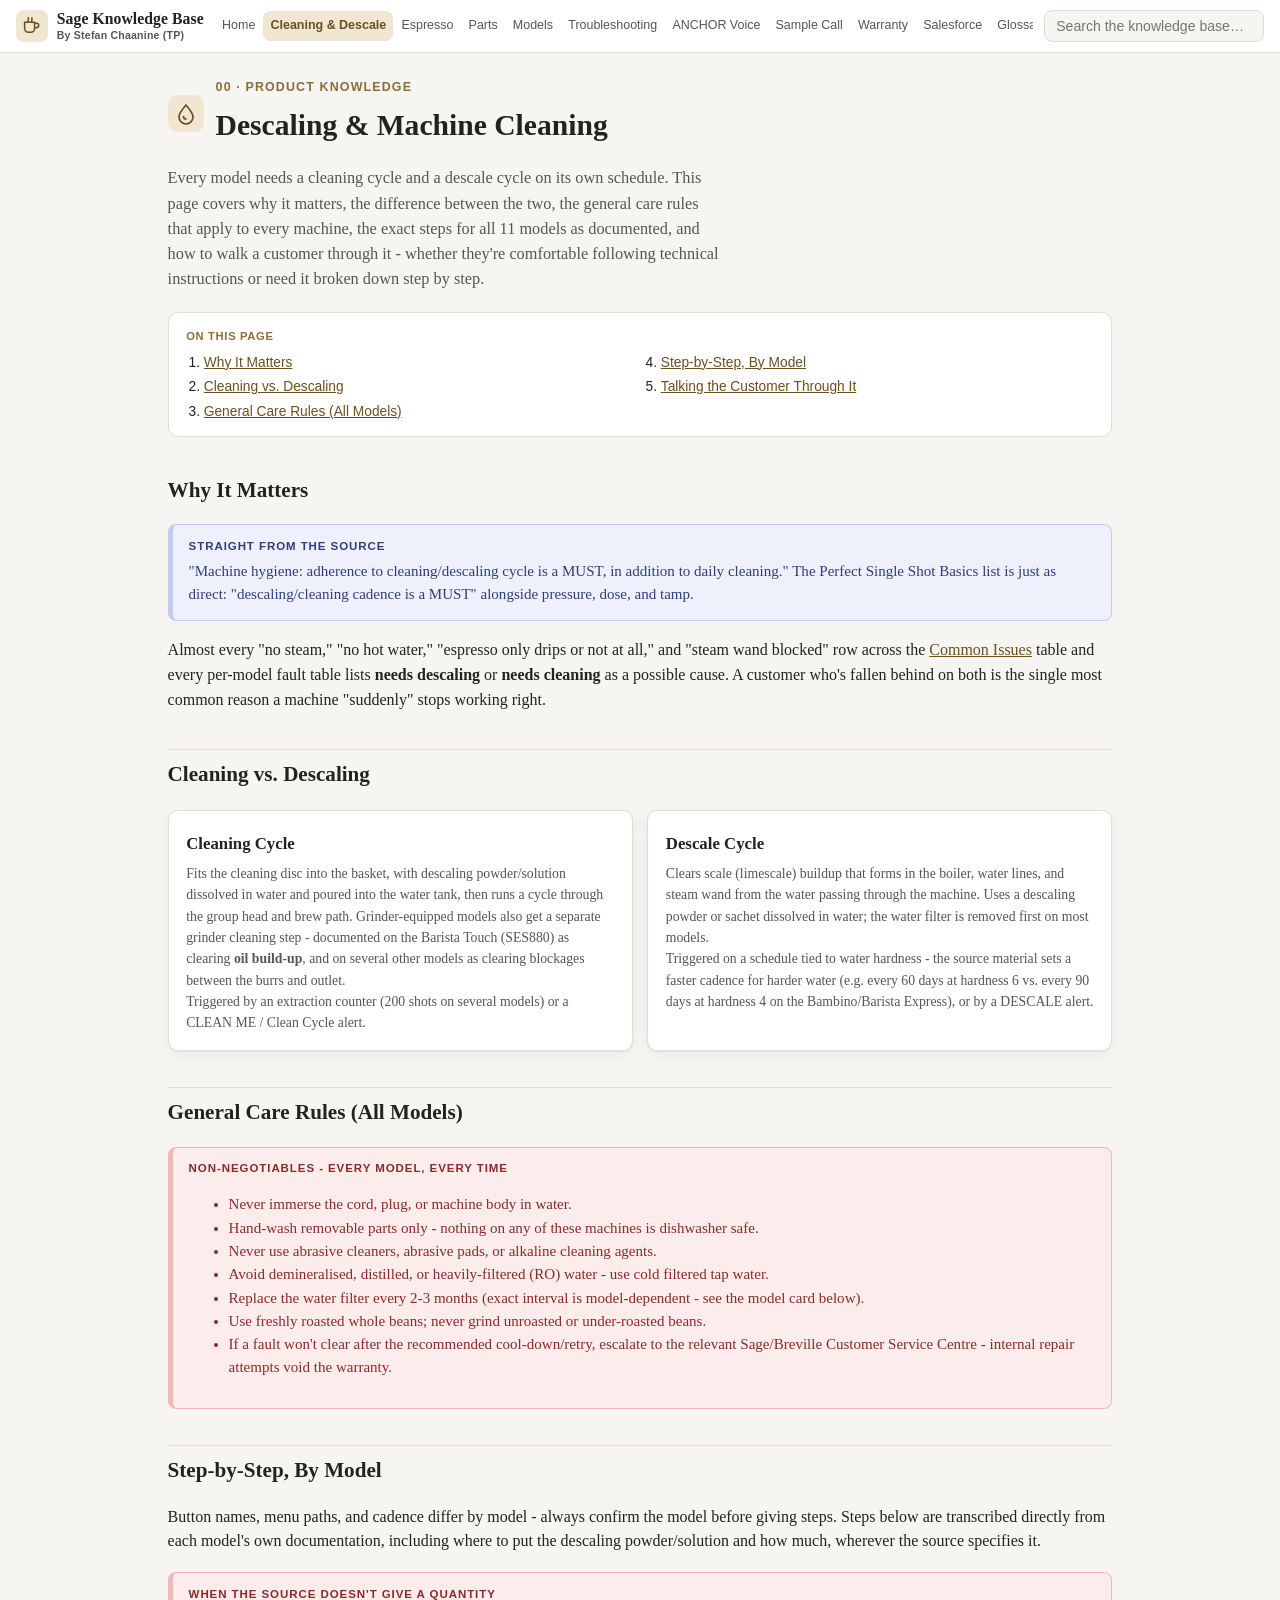
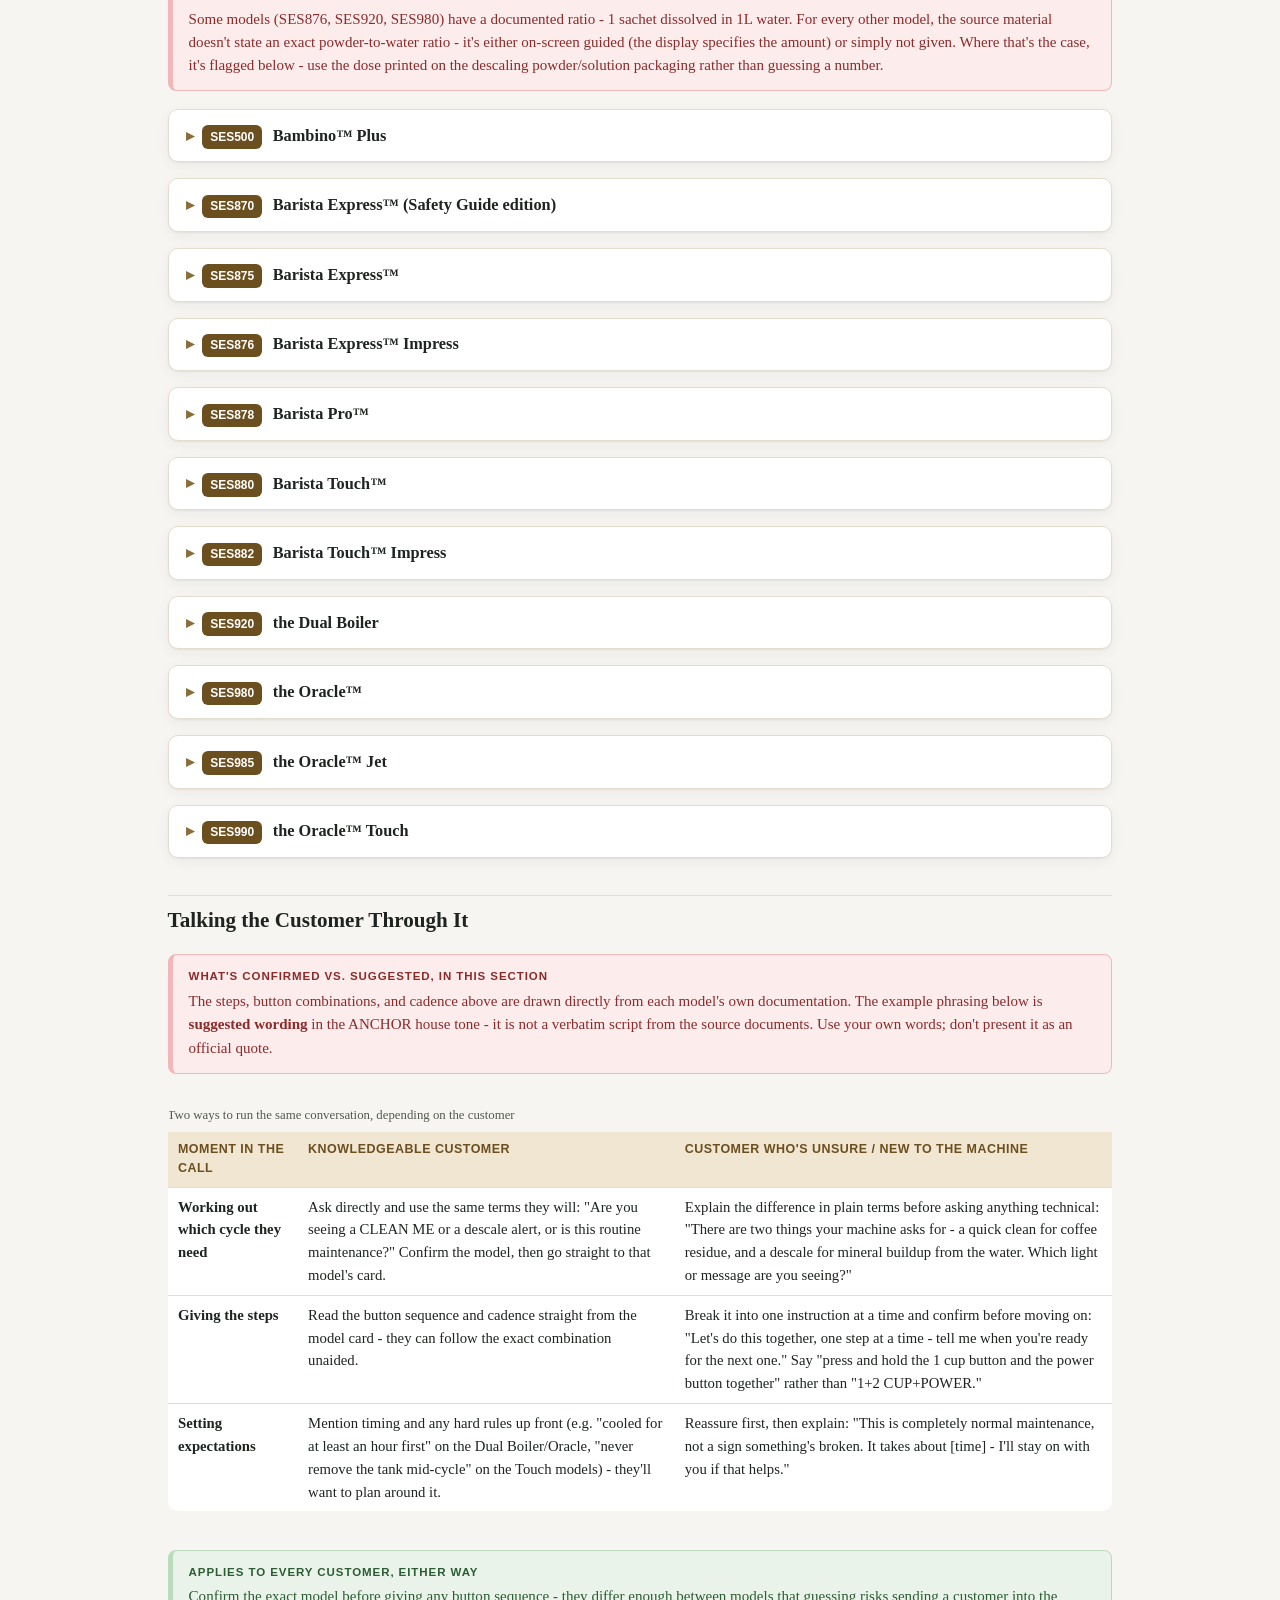
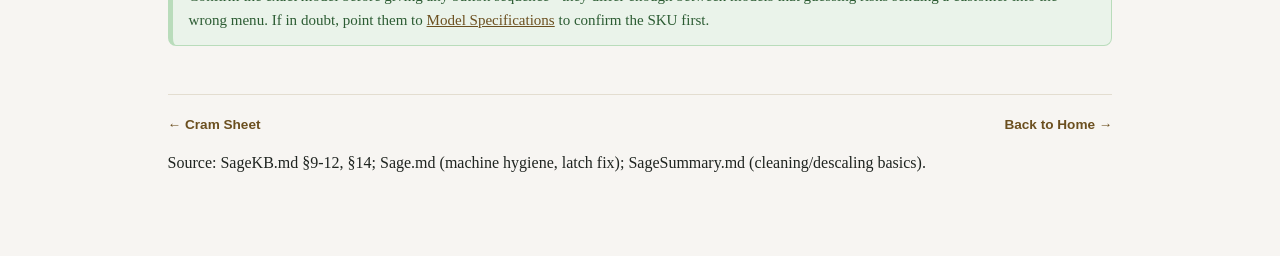
==== commit d58fecf3: "Fixed misinformation" ====
--- a/00-descaling-cleaning.html
+++ b/00-descaling-cleaning.html
@@ -66,7 +66,7 @@
   <div class="card-grid">
     <div class="card">
       <h3>Cleaning Cycle</h3>
-      <p>Fits the cleaning disc and descaling powder/solution into the basket, then runs a cycle through the group head and brew path. Grinder-equipped models also get a separate grinder cleaning step - documented on the Barista Touch (SES880) as clearing <strong>oil build-up</strong>, and on several other models as clearing blockages between the burrs and outlet.</p>
+      <p>Fits the cleaning disc into the basket, with descaling powder/solution dissolved in water and poured into the water tank, then runs a cycle through the group head and brew path. Grinder-equipped models also get a separate grinder cleaning step - documented on the Barista Touch (SES880) as clearing <strong>oil build-up</strong>, and on several other models as clearing blockages between the burrs and outlet.</p>
       <p>Triggered by an extraction counter (200 shots on several models) or a CLEAN ME / Clean Cycle alert.</p>
     </div>
     <div class="card">
@@ -98,7 +98,7 @@
   </div>
 
   <details class="section" id="clean-ses500"><summary><span class="badge-model">SES500</span> Bambino™ Plus</summary><div class="body">
-  <p><strong>Cleaning cycle:</strong> insert the cleaning disc and descaling powder/solution into the basket, then hold 1 CUP + 2 CUP together for 5 seconds. Triggered at 200 extractions (1 CUP/2 CUP lights alternate-flash). Exact quantity isn't specified for this model - use the dose printed on the packaging.</p>
+  <p><strong>Cleaning cycle:</strong> insert the cleaning disc into the basket, dissolve descaling powder/solution in water and pour it into the water tank, then hold 1 CUP + 2 CUP together for 5 seconds. Triggered at 200 extractions (1 CUP/2 CUP lights alternate-flash). Exact quantity isn't specified for this model - use the dose printed on the packaging.</p>
   <p><strong>Descale cycle:</strong> remove the water filter from the tank first, dissolve descaling powder/solution in water, then hold 1 CUP + STEAM for 5 seconds. Cadence: every 90 days at water hardness 4, every 60 days at hardness 6 (descale-due alert: 1 CUP+STEAM / 2 CUP lights alternate-flash every 15s). This model uses a 2L descale container - the source doesn't detail the exact fill procedure beyond that capacity.</p>
   <p><strong>Steam wand:</strong> wipe and purge after every use. <strong>Water filter:</strong> replace every 3 months.</p>
   </div></details>
@@ -108,51 +108,51 @@
   </div></details>
 
   <details class="section" id="clean-ses875"><summary><span class="badge-model">SES875</span> Barista Express™</summary><div class="body">
-  <p><strong>Cleaning cycle:</strong> insert the cleaning disc and descaling powder/solution into the basket, then hold 1 CUP + 2 CUP + POWER for about 3 seconds. The cycle runs about 5 minutes. Exact quantity isn't specified for this model - use the dose printed on the packaging.</p>
+  <p><strong>Cleaning cycle:</strong> insert the cleaning disc into the basket, dissolve descaling powder/solution in water and pour it into the water tank, then hold 1 CUP + 2 CUP + POWER for about 3 seconds. The cycle runs about 5 minutes. Exact quantity isn't specified for this model - use the dose printed on the packaging.</p>
   <p><strong>Descale cycle:</strong> remove the water filter from the tank, dissolve descaling powder/solution in water and pour it into the tank, then hold 2 CUP + POWER. Runs 3 stages plus a rinse. Cadence: every 90 days at hardness 4, every 60 days at hardness 6 (or every 40L / 60L at hardness 2). Exact quantity isn't specified for this model - use the dose printed on the packaging.</p>
   <p><strong>Water filter:</strong> soak 5 minutes before fitting, then replace on the same 90-day/40L schedule. <strong>Steam wand:</strong> wipe and purge after every use. <strong>Grinder:</strong> if blocked between the burrs or outlet, advanced cleaning needs a 10mm socket. <strong>Group head seal:</strong> if leaking, replace the silicone seal with an Allen key.</p>
   </div></details>
 
   <details class="section" id="clean-ses876"><summary><span class="badge-model">SES876</span> Barista Express™ Impress</summary><div class="body">
-  <p><strong>Cleaning cycle:</strong> fit the 1 CUP basket with the cleaning disc and descaling powder/solution, then hold 1 CUP + 2 CUP + POWER for about 3 seconds. Runs about 5 minutes. The Maintenance Light flashes when a clean is due. Exact quantity isn't specified for this step - use the dose printed on the packaging.</p>
+  <p><strong>Cleaning cycle:</strong> fit the 1 CUP basket with the cleaning disc, dissolve descaling powder/solution in water and pour it into the water tank, then hold 1 CUP + 2 CUP + POWER for about 3 seconds. Runs about 5 minutes. The Maintenance Light flashes when a clean is due. Exact quantity isn't specified for this step - use the dose printed on the packaging.</p>
   <p><strong>Descale cycle:</strong> remove the water filter from the tank, dissolve <strong>1 sachet of descaling powder/solution in 1L water</strong> and pour it into the tank, then hold 2 CUP + POWER for 5 seconds; repeat, then rinse. The Maintenance Light shows solid when a descale is due.</p>
   <p><strong>Water filter:</strong> replace every 3 months (soak 5 minutes, rinse 5 seconds). <strong>Grinder:</strong> conical burrs need brush cleaning; advanced disassembly if blocked. <strong>Tamp system:</strong> brush clean. <strong>Steam wand:</strong> wipe, purge, and unblock as needed. <strong>Group head seal:</strong> periodic silicone seal replacement.</p>
   </div></details>
 
   <details class="section" id="clean-ses878"><summary><span class="badge-model">SES878</span> Barista Pro™</summary><div class="body">
-  <p><strong>FLUSH alert:</strong> fit the cleaning disc and descaling powder/solution into the basket, empty the drip tray, fill the tank to MAX with water, then go Menu &rarr; FLUSH &rarr; 1 CUP. Exact powder quantity isn't specified for this step - use the dose printed on the packaging.</p>
+  <p><strong>FLUSH alert:</strong> fit the cleaning disc into the basket, empty the drip tray, dissolve descaling powder/solution in water and fill the tank to MAX with it, then go Menu &rarr; FLUSH &rarr; 1 CUP. Exact powder quantity isn't specified for this step - use the dose printed on the packaging.</p>
   <p><strong>DESCALE alert:</strong> remove the water filter from the tank, dissolve descaling powder/solution in water and fill the tank to the descale line, then go Menu &rarr; DESCALE &rarr; 1 CUP. Runs 3 stages plus a rinse.</p>
   <p><strong>Grinder:</strong> conical burrs - unlock, empty, run empty, then brush; advanced disassembly for a blockage (burrs are sharp, handle with care). <strong>Steam wand:</strong> wipe, purge, and unblock as needed. <strong>Group head:</strong> wipe the shower screen, and periodically purge with an empty basket.</p>
   </div></details>
 
   <details class="section" id="clean-ses880"><summary><span class="badge-model">SES880</span> Barista Touch™</summary><div class="body">
-  <p><strong>Cleaning cycle:</strong> on-screen guided, back-flush style - the display specifies where to add the cleaning disc/descaling powder/solution and how much to use.</p>
+  <p><strong>Cleaning cycle:</strong> on-screen guided, back-flush style - the display specifies where to fit the cleaning disc and how much descaling powder/solution to dissolve into the water tank.</p>
   <p><strong>Descale cycle:</strong> Settings &rarr; Descale, fully on-screen guided (the display specifies the water tank fill amount). Never fully remove the water tank mid-cycle.</p>
   <p><strong>Water filter:</strong> every 90 days / 40L (60L at hardness 2). <strong>Grinder:</strong> has its own cleaning cycle, documented as clearing oil build-up. <strong>Steam wand:</strong> Settings-guided cleaning. <strong>Group head seal:</strong> 8-step guided replacement in Settings.</p>
   </div></details>
 
   <details class="section" id="clean-ses882"><summary><span class="badge-model">SES882</span> Barista Touch™ Impress</summary><div class="body">
-  <p><strong>Cleaning cycle:</strong> on-screen guided, back-flush style - the display specifies where to add the cleaning disc/descaling powder/solution and how much to use.</p>
+  <p><strong>Cleaning cycle:</strong> on-screen guided, back-flush style - the display specifies where to fit the cleaning disc and how much descaling powder/solution to dissolve into the water tank.</p>
   <p><strong>Descale cycle:</strong> Settings &rarr; Descale (the display specifies the water tank fill amount). Remove the water filter first. Never use bottled water, and never fully empty the tank mid-cycle.</p>
   <p><strong>Water filter:</strong> every 3 months (soak 5 minutes). <strong>Filter basket:</strong> pin + descaling powder/solution soak, about 20 minutes. <strong>Steam wand:</strong> Settings-guided cleaning, or manual pin/soak. <strong>Grinder/burrs:</strong> regular brushing plus advanced disassembly if needed. <strong>Tamp system:</strong> brush clean. <strong>Group head seal:</strong> multi-step guided replacement.</p>
   <div class="callout warn"><span class="callout-label">Beans</span> Never use unroasted or under-roasted beans - risk of burr damage and a safety issue on this model specifically.</div>
   </div></details>
 
   <details class="section" id="clean-ses920"><summary><span class="badge-model">SES920</span> the Dual Boiler</summary><div class="body">
-  <p><strong>Cleaning cycle:</strong> triggered by the CLEAN ME! icon, roughly every 200 shots. Fit the cleaning disc and descaling powder/solution into the basket, run MANUAL; the cycle takes about 370 seconds. Exact quantity isn't specified for this step - use the dose printed on the packaging.</p>
+  <p><strong>Cleaning cycle:</strong> triggered by the CLEAN ME! icon, roughly every 200 shots. Fit the cleaning disc into the basket, dissolve descaling powder/solution in water and pour it into the water tank, run MANUAL; the cycle takes about 370 seconds. Exact quantity isn't specified for this step - use the dose printed on the packaging.</p>
   <p><strong>Descale cycle:</strong> takes about 1.5 hours. Machine must be off and cooled for at least 1 hour first. From off, hold 1 CUP then POWER for 3 seconds, select dESC via MENU, drain both boilers via their screws, dissolve <strong>1 sachet of descaling powder/solution in 1L water</strong> and run it through the boilers, drain, then flush twice.</p>
   <p><strong>Water filter:</strong> every 2 months. <strong>Steam wand:</strong> wipe and purge every use.</p>
   <div class="callout warn"><span class="callout-label">Water</span> Never use demineralised or distilled water in this machine.</div>
   </div></details>
 
   <details class="section" id="clean-ses980"><summary><span class="badge-model">SES980</span> the Oracle™</summary><div class="body">
-  <p><strong>Cleaning cycle:</strong> fit the cleaning disc and descaling powder/solution into the basket, then go MENU &rarr; CLEAN CYCLE. Also run a clear-water backflush after each session (disc fitted, 2 CUP, 20 seconds &times; 5). Exact quantity isn't specified for this step - use the dose printed on the packaging.</p>
+  <p><strong>Cleaning cycle:</strong> fit the cleaning disc into the basket, dissolve descaling powder/solution in water and pour it into the water tank, then go MENU &rarr; CLEAN CYCLE. Also run a clear-water backflush after each session (disc fitted, 2 CUP, 20 seconds &times; 5). Exact quantity isn't specified for this step - use the dose printed on the packaging.</p>
   <p><strong>Descale cycle ("dESC"):</strong> takes about 1.5 hours. Machine must be off and cooled for at least 1 hour first. From off, hold 1 CUP then POWER for 3 seconds ("rSEt"), select "dESC", open the valves with a flathead screwdriver, dissolve <strong>1 sachet of descaling powder/solution in 1L water</strong> and run it through, drain, then flush twice.</p>
   <p><strong>Water filter:</strong> discard the old one, wash the holder, insert a new filter, fill with cold water. <strong>Grinder:</strong> conical burrs - unlock, empty, run empty, clean; remove the tamping fan with a magnet. <strong>Steam wand:</strong> wipe and purge; soak with cleaning powder (1 packet in 240ml hot water, 20 minutes) if still blocked.</p>
   </div></details>
 
   <details class="section" id="clean-ses985"><summary><span class="badge-model">SES985</span> the Oracle™ Jet</summary><div class="body">
-  <p><strong>Cleaning cycle:</strong> on-screen/Settings guided, back-flush style (the display specifies where to add the cleaning disc/descaling powder/solution and how much to use). Also run a clear-water backflush after each session (disc fitted, 20-second brew).</p>
+  <p><strong>Cleaning cycle:</strong> on-screen/Settings guided, back-flush style (the display specifies where to fit the cleaning disc and how much descaling powder/solution to dissolve into the water tank). Also run a clear-water backflush after each session (disc fitted, 20-second brew).</p>
   <p><strong>Descale cycle:</strong> Settings &rarr; Descale, fully on-screen guided (the display specifies the water tank fill amount) - recommended even with the water filter fitted if scale is visibly present.</p>
   <p><strong>Water filter:</strong> every 3 months. At water hardness 4-5, switch water source instead of relying on the filter alone. <strong>Steam wand:</strong> wipe every session; Settings-guided cleaning; make sure the tip is refastened tightly. <strong>Filter basket:</strong> soak in cleaning powder for about 20 minutes. <strong>Grinder/conical burrs:</strong> the cleaning procedure differs before vs. after production code 2538 - check which applies. <strong>Tamper height</strong> is not user-adjustable on this model - contact Sage Customer Service if it needs attention.</p>
   <div class="callout warn"><span class="callout-label">Beans</span> Never use unroasted or under-roasted beans on this model.</div>
@@ -163,7 +163,7 @@
   </div></details>
 
   <details class="section" id="clean-ses990"><summary><span class="badge-model">SES990</span> the Oracle™ Touch</summary><div class="body">
-  <p><strong>Cleaning cycle:</strong> roughly every 200 shots, or Settings &rarr; Clean Cycle (back-flush style, on-screen guided for where to add the cleaning disc/descaling powder/solution and how much to use). Also run a clear-water backflush each session (disc fitted, Brew button, 20 seconds &times; 5).</p>
+  <p><strong>Cleaning cycle:</strong> roughly every 200 shots, or Settings &rarr; Clean Cycle (back-flush style, on-screen guided for where to fit the cleaning disc and how much descaling powder/solution to dissolve into the water tank). Also run a clear-water backflush each session (disc fitted, Brew button, 20 seconds &times; 5).</p>
   <p><strong>Descale cycle:</strong> fully on-screen guided (the display specifies the water tank fill amount), takes about 1.5 hours. Machine must be off and cooled for at least 1 hour first. Never attempt it outside the guided menu.</p>
   <p><strong>Water filter:</strong> every 3 months; at hardness 4-5, switch water source. <strong>Grinder/conical burrs:</strong> 15-step clean - remove the hopper, run empty, brush, and remove the tamping fan with a magnet. <strong>Steam wand:</strong> wipe/purge every use; soak with cleaning powder (1 packet in 240ml hot water, 20 minutes) if blocked, and refasten the tip tightly. <strong>Filter basket:</strong> soak in dissolved descaling powder/solution for about 20 minutes.</p>
   <div class="callout warn"><span class="callout-label">Transport / storage</span> Drain both boilers fully before transporting or storing the machine, as an anti-freeze precaution.</div>
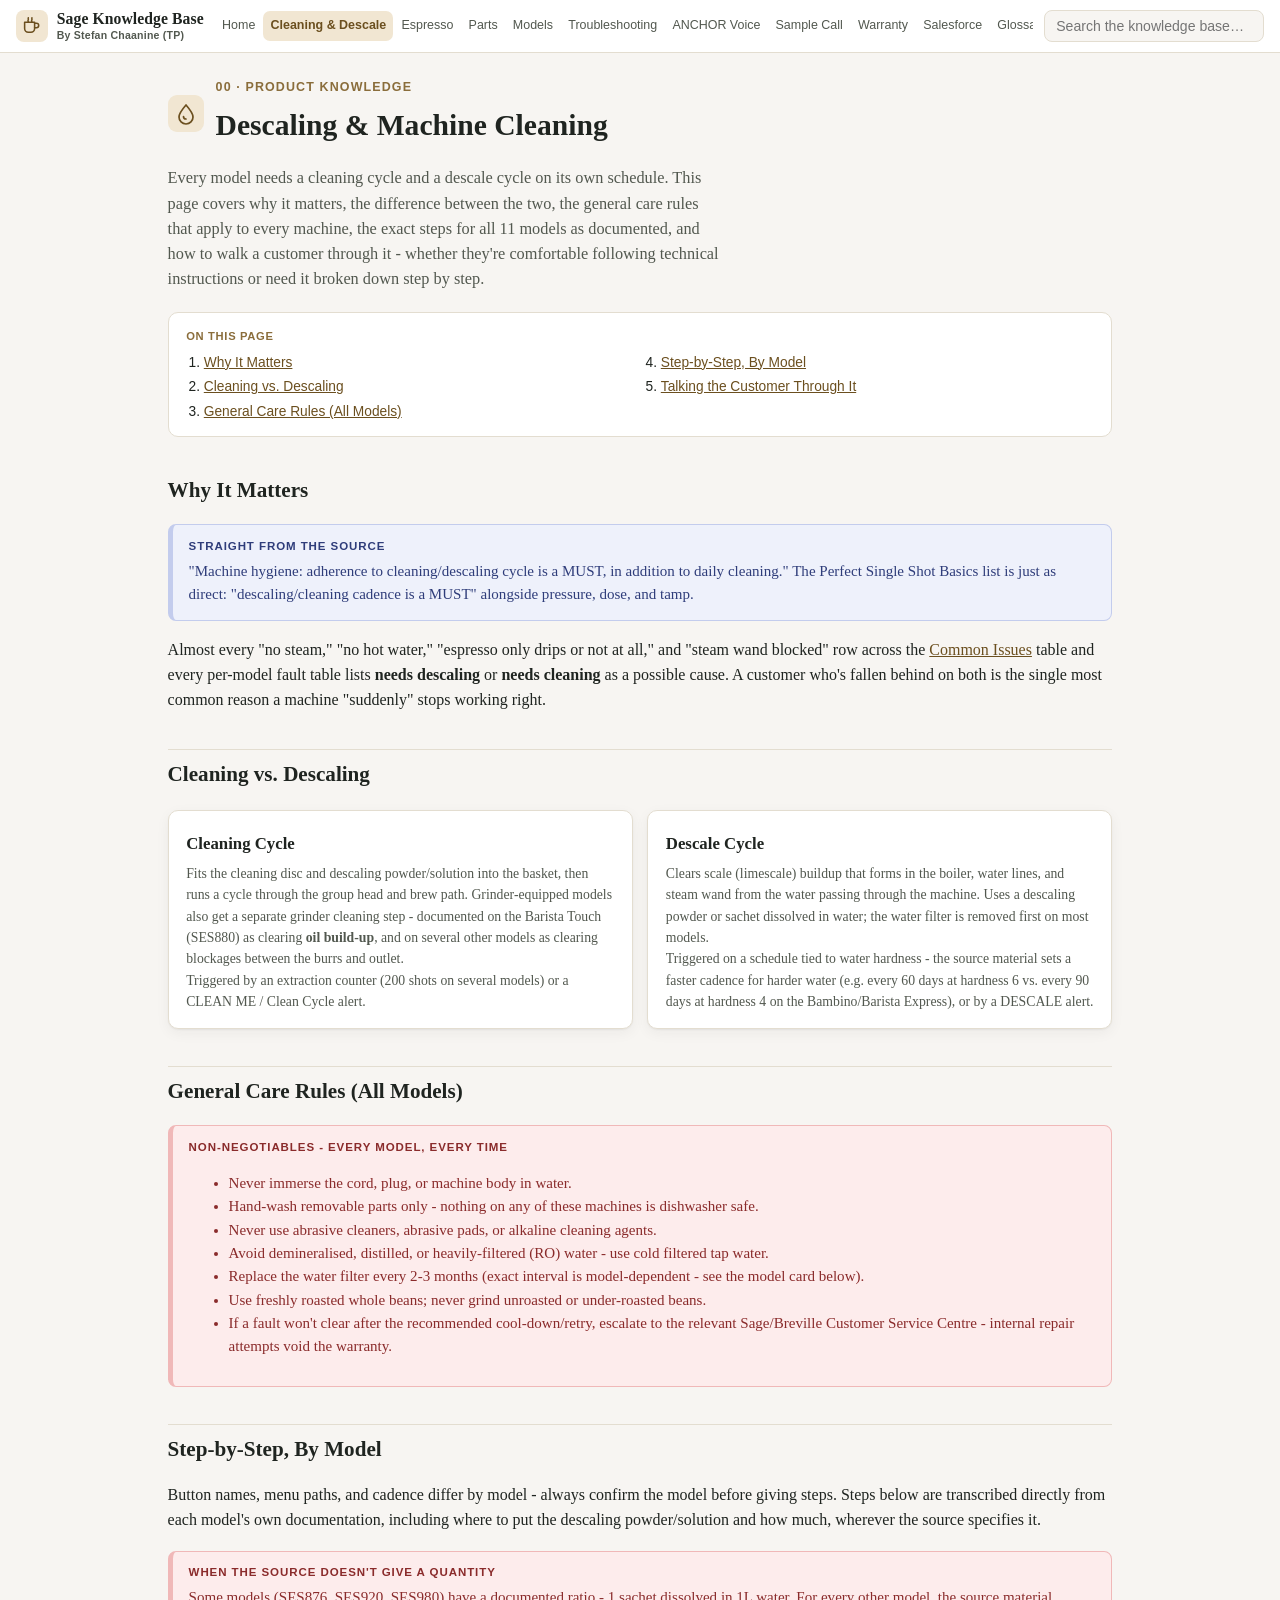
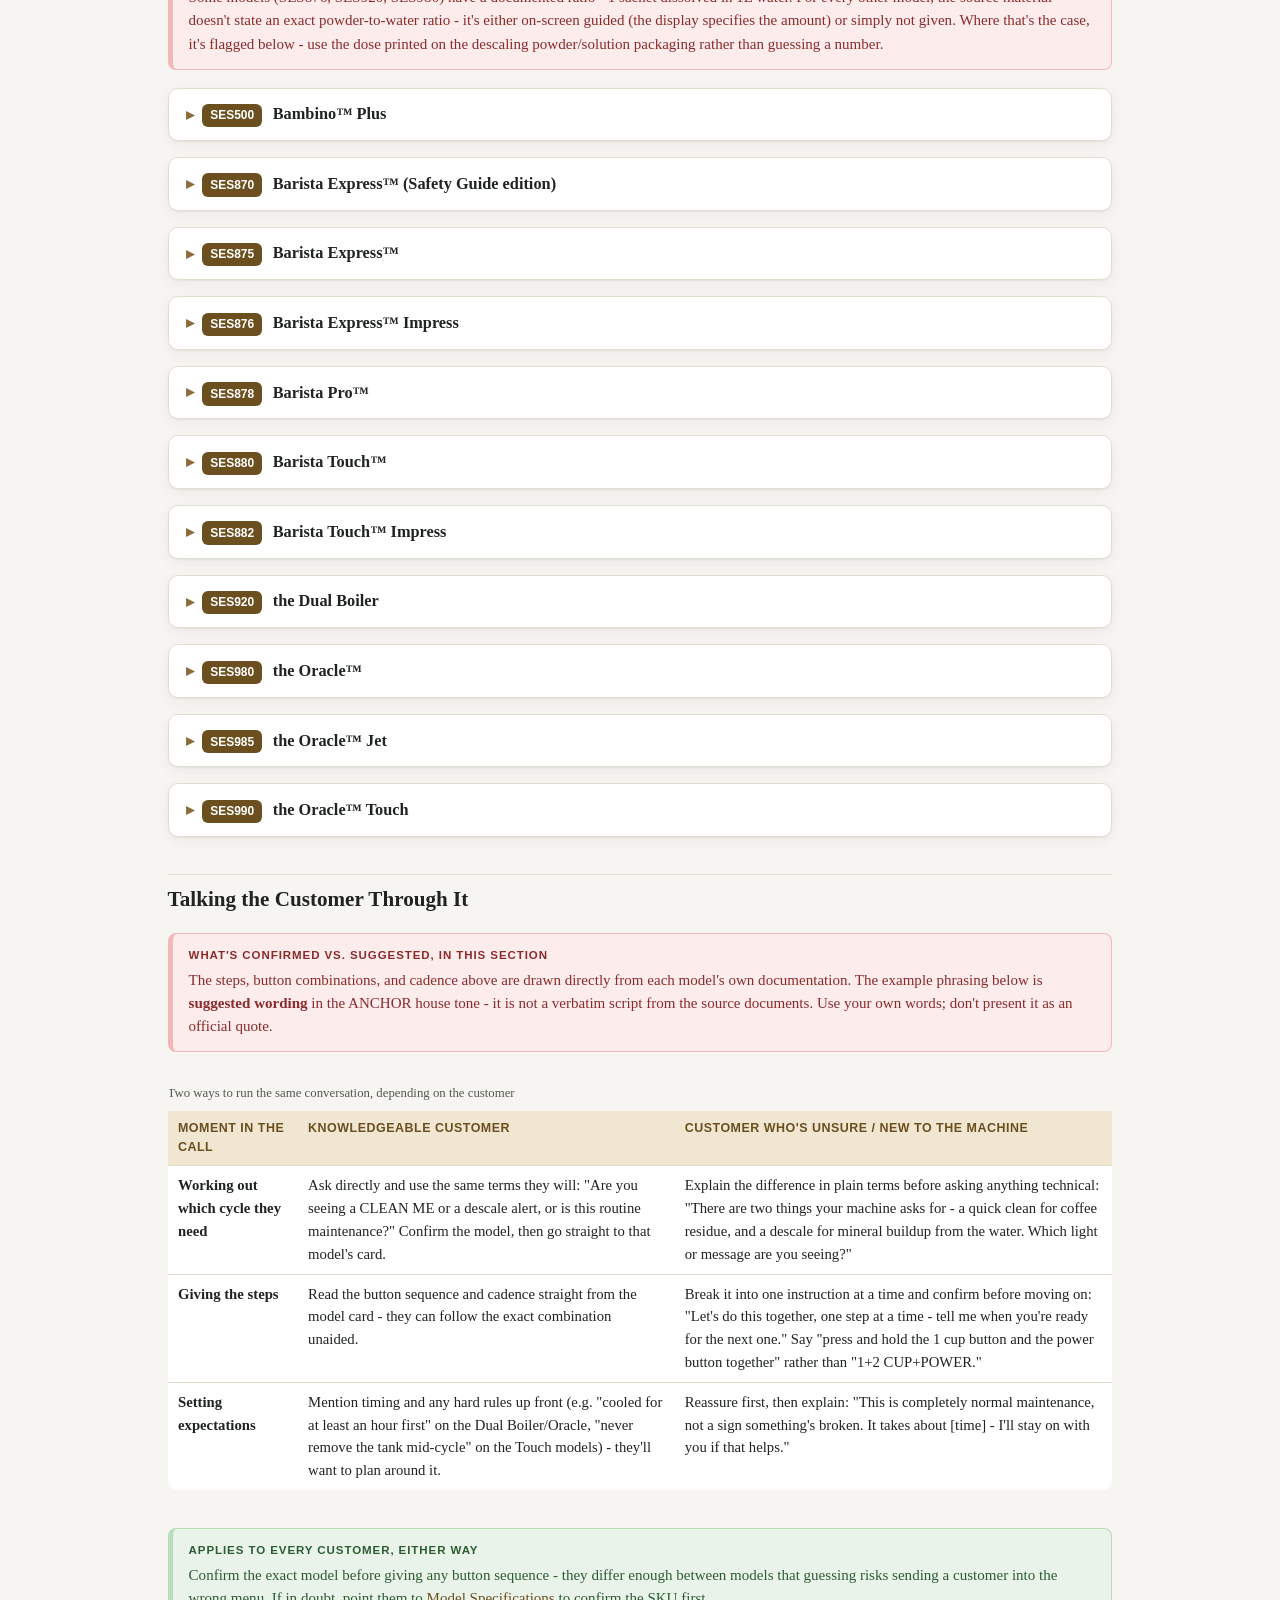
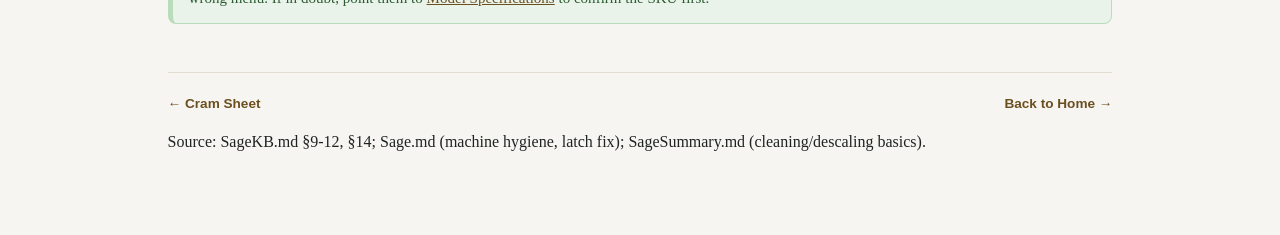
==== commit c4cb1d86: "Clean fix" ====
--- a/00-descaling-cleaning.html
+++ b/00-descaling-cleaning.html
@@ -66,7 +66,7 @@
   <div class="card-grid">
     <div class="card">
       <h3>Cleaning Cycle</h3>
-      <p>Fits the cleaning disc into the basket, with descaling powder/solution dissolved in water and poured into the water tank, then runs a cycle through the group head and brew path. Grinder-equipped models also get a separate grinder cleaning step - documented on the Barista Touch (SES880) as clearing <strong>oil build-up</strong>, and on several other models as clearing blockages between the burrs and outlet.</p>
+      <p>Fits the cleaning disc and descaling powder/solution into the basket, then runs a cycle through the group head and brew path. Grinder-equipped models also get a separate grinder cleaning step - documented on the Barista Touch (SES880) as clearing <strong>oil build-up</strong>, and on several other models as clearing blockages between the burrs and outlet.</p>
       <p>Triggered by an extraction counter (200 shots on several models) or a CLEAN ME / Clean Cycle alert.</p>
     </div>
     <div class="card">
@@ -98,7 +98,7 @@
   </div>
 
   <details class="section" id="clean-ses500"><summary><span class="badge-model">SES500</span> Bambino™ Plus</summary><div class="body">
-  <p><strong>Cleaning cycle:</strong> insert the cleaning disc into the basket, dissolve descaling powder/solution in water and pour it into the water tank, then hold 1 CUP + 2 CUP together for 5 seconds. Triggered at 200 extractions (1 CUP/2 CUP lights alternate-flash). Exact quantity isn't specified for this model - use the dose printed on the packaging.</p>
+  <p><strong>Cleaning cycle:</strong> insert the cleaning disc and descaling powder/solution into the basket, then hold 1 CUP + 2 CUP together for 5 seconds. Triggered at 200 extractions (1 CUP/2 CUP lights alternate-flash). Exact quantity isn't specified for this model - use the dose printed on the packaging.</p>
   <p><strong>Descale cycle:</strong> remove the water filter from the tank first, dissolve descaling powder/solution in water, then hold 1 CUP + STEAM for 5 seconds. Cadence: every 90 days at water hardness 4, every 60 days at hardness 6 (descale-due alert: 1 CUP+STEAM / 2 CUP lights alternate-flash every 15s). This model uses a 2L descale container - the source doesn't detail the exact fill procedure beyond that capacity.</p>
   <p><strong>Steam wand:</strong> wipe and purge after every use. <strong>Water filter:</strong> replace every 3 months.</p>
   </div></details>
@@ -108,51 +108,51 @@
   </div></details>
 
   <details class="section" id="clean-ses875"><summary><span class="badge-model">SES875</span> Barista Express™</summary><div class="body">
-  <p><strong>Cleaning cycle:</strong> insert the cleaning disc into the basket, dissolve descaling powder/solution in water and pour it into the water tank, then hold 1 CUP + 2 CUP + POWER for about 3 seconds. The cycle runs about 5 minutes. Exact quantity isn't specified for this model - use the dose printed on the packaging.</p>
+  <p><strong>Cleaning cycle:</strong> insert the cleaning disc and descaling powder/solution into the basket, then hold 1 CUP + 2 CUP + POWER for about 3 seconds. The cycle runs about 5 minutes. Exact quantity isn't specified for this model - use the dose printed on the packaging.</p>
   <p><strong>Descale cycle:</strong> remove the water filter from the tank, dissolve descaling powder/solution in water and pour it into the tank, then hold 2 CUP + POWER. Runs 3 stages plus a rinse. Cadence: every 90 days at hardness 4, every 60 days at hardness 6 (or every 40L / 60L at hardness 2). Exact quantity isn't specified for this model - use the dose printed on the packaging.</p>
   <p><strong>Water filter:</strong> soak 5 minutes before fitting, then replace on the same 90-day/40L schedule. <strong>Steam wand:</strong> wipe and purge after every use. <strong>Grinder:</strong> if blocked between the burrs or outlet, advanced cleaning needs a 10mm socket. <strong>Group head seal:</strong> if leaking, replace the silicone seal with an Allen key.</p>
   </div></details>
 
   <details class="section" id="clean-ses876"><summary><span class="badge-model">SES876</span> Barista Express™ Impress</summary><div class="body">
-  <p><strong>Cleaning cycle:</strong> fit the 1 CUP basket with the cleaning disc, dissolve descaling powder/solution in water and pour it into the water tank, then hold 1 CUP + 2 CUP + POWER for about 3 seconds. Runs about 5 minutes. The Maintenance Light flashes when a clean is due. Exact quantity isn't specified for this step - use the dose printed on the packaging.</p>
+  <p><strong>Cleaning cycle:</strong> fit the 1 CUP basket with the cleaning disc and descaling powder/solution, then hold 1 CUP + 2 CUP + POWER for about 3 seconds. Runs about 5 minutes. The Maintenance Light flashes when a clean is due. Exact quantity isn't specified for this step - use the dose printed on the packaging.</p>
   <p><strong>Descale cycle:</strong> remove the water filter from the tank, dissolve <strong>1 sachet of descaling powder/solution in 1L water</strong> and pour it into the tank, then hold 2 CUP + POWER for 5 seconds; repeat, then rinse. The Maintenance Light shows solid when a descale is due.</p>
   <p><strong>Water filter:</strong> replace every 3 months (soak 5 minutes, rinse 5 seconds). <strong>Grinder:</strong> conical burrs need brush cleaning; advanced disassembly if blocked. <strong>Tamp system:</strong> brush clean. <strong>Steam wand:</strong> wipe, purge, and unblock as needed. <strong>Group head seal:</strong> periodic silicone seal replacement.</p>
   </div></details>
 
   <details class="section" id="clean-ses878"><summary><span class="badge-model">SES878</span> Barista Pro™</summary><div class="body">
-  <p><strong>FLUSH alert:</strong> fit the cleaning disc into the basket, empty the drip tray, dissolve descaling powder/solution in water and fill the tank to MAX with it, then go Menu &rarr; FLUSH &rarr; 1 CUP. Exact powder quantity isn't specified for this step - use the dose printed on the packaging.</p>
+  <p><strong>FLUSH alert:</strong> fit the cleaning disc and descaling powder/solution into the basket, empty the drip tray, fill the tank to MAX with water, then go Menu &rarr; FLUSH &rarr; 1 CUP. Exact powder quantity isn't specified for this step - use the dose printed on the packaging.</p>
   <p><strong>DESCALE alert:</strong> remove the water filter from the tank, dissolve descaling powder/solution in water and fill the tank to the descale line, then go Menu &rarr; DESCALE &rarr; 1 CUP. Runs 3 stages plus a rinse.</p>
   <p><strong>Grinder:</strong> conical burrs - unlock, empty, run empty, then brush; advanced disassembly for a blockage (burrs are sharp, handle with care). <strong>Steam wand:</strong> wipe, purge, and unblock as needed. <strong>Group head:</strong> wipe the shower screen, and periodically purge with an empty basket.</p>
   </div></details>
 
   <details class="section" id="clean-ses880"><summary><span class="badge-model">SES880</span> Barista Touch™</summary><div class="body">
-  <p><strong>Cleaning cycle:</strong> on-screen guided, back-flush style - the display specifies where to fit the cleaning disc and how much descaling powder/solution to dissolve into the water tank.</p>
+  <p><strong>Cleaning cycle:</strong> on-screen guided, back-flush style - the display specifies where to add the cleaning disc and descaling powder/solution and how much to use.</p>
   <p><strong>Descale cycle:</strong> Settings &rarr; Descale, fully on-screen guided (the display specifies the water tank fill amount). Never fully remove the water tank mid-cycle.</p>
   <p><strong>Water filter:</strong> every 90 days / 40L (60L at hardness 2). <strong>Grinder:</strong> has its own cleaning cycle, documented as clearing oil build-up. <strong>Steam wand:</strong> Settings-guided cleaning. <strong>Group head seal:</strong> 8-step guided replacement in Settings.</p>
   </div></details>
 
   <details class="section" id="clean-ses882"><summary><span class="badge-model">SES882</span> Barista Touch™ Impress</summary><div class="body">
-  <p><strong>Cleaning cycle:</strong> on-screen guided, back-flush style - the display specifies where to fit the cleaning disc and how much descaling powder/solution to dissolve into the water tank.</p>
+  <p><strong>Cleaning cycle:</strong> on-screen guided, back-flush style - the display specifies where to add the cleaning disc and descaling powder/solution and how much to use.</p>
   <p><strong>Descale cycle:</strong> Settings &rarr; Descale (the display specifies the water tank fill amount). Remove the water filter first. Never use bottled water, and never fully empty the tank mid-cycle.</p>
   <p><strong>Water filter:</strong> every 3 months (soak 5 minutes). <strong>Filter basket:</strong> pin + descaling powder/solution soak, about 20 minutes. <strong>Steam wand:</strong> Settings-guided cleaning, or manual pin/soak. <strong>Grinder/burrs:</strong> regular brushing plus advanced disassembly if needed. <strong>Tamp system:</strong> brush clean. <strong>Group head seal:</strong> multi-step guided replacement.</p>
   <div class="callout warn"><span class="callout-label">Beans</span> Never use unroasted or under-roasted beans - risk of burr damage and a safety issue on this model specifically.</div>
   </div></details>
 
   <details class="section" id="clean-ses920"><summary><span class="badge-model">SES920</span> the Dual Boiler</summary><div class="body">
-  <p><strong>Cleaning cycle:</strong> triggered by the CLEAN ME! icon, roughly every 200 shots. Fit the cleaning disc into the basket, dissolve descaling powder/solution in water and pour it into the water tank, run MANUAL; the cycle takes about 370 seconds. Exact quantity isn't specified for this step - use the dose printed on the packaging.</p>
+  <p><strong>Cleaning cycle:</strong> triggered by the CLEAN ME! icon, roughly every 200 shots. Fit the cleaning disc and descaling powder/solution into the basket, run MANUAL; the cycle takes about 370 seconds. Exact quantity isn't specified for this step - use the dose printed on the packaging.</p>
   <p><strong>Descale cycle:</strong> takes about 1.5 hours. Machine must be off and cooled for at least 1 hour first. From off, hold 1 CUP then POWER for 3 seconds, select dESC via MENU, drain both boilers via their screws, dissolve <strong>1 sachet of descaling powder/solution in 1L water</strong> and run it through the boilers, drain, then flush twice.</p>
   <p><strong>Water filter:</strong> every 2 months. <strong>Steam wand:</strong> wipe and purge every use.</p>
   <div class="callout warn"><span class="callout-label">Water</span> Never use demineralised or distilled water in this machine.</div>
   </div></details>
 
   <details class="section" id="clean-ses980"><summary><span class="badge-model">SES980</span> the Oracle™</summary><div class="body">
-  <p><strong>Cleaning cycle:</strong> fit the cleaning disc into the basket, dissolve descaling powder/solution in water and pour it into the water tank, then go MENU &rarr; CLEAN CYCLE. Also run a clear-water backflush after each session (disc fitted, 2 CUP, 20 seconds &times; 5). Exact quantity isn't specified for this step - use the dose printed on the packaging.</p>
+  <p><strong>Cleaning cycle:</strong> fit the cleaning disc and descaling powder/solution into the basket, then go MENU &rarr; CLEAN CYCLE. Also run a clear-water backflush after each session (disc fitted, 2 CUP, 20 seconds &times; 5). Exact quantity isn't specified for this step - use the dose printed on the packaging.</p>
   <p><strong>Descale cycle ("dESC"):</strong> takes about 1.5 hours. Machine must be off and cooled for at least 1 hour first. From off, hold 1 CUP then POWER for 3 seconds ("rSEt"), select "dESC", open the valves with a flathead screwdriver, dissolve <strong>1 sachet of descaling powder/solution in 1L water</strong> and run it through, drain, then flush twice.</p>
   <p><strong>Water filter:</strong> discard the old one, wash the holder, insert a new filter, fill with cold water. <strong>Grinder:</strong> conical burrs - unlock, empty, run empty, clean; remove the tamping fan with a magnet. <strong>Steam wand:</strong> wipe and purge; soak with cleaning powder (1 packet in 240ml hot water, 20 minutes) if still blocked.</p>
   </div></details>
 
   <details class="section" id="clean-ses985"><summary><span class="badge-model">SES985</span> the Oracle™ Jet</summary><div class="body">
-  <p><strong>Cleaning cycle:</strong> on-screen/Settings guided, back-flush style (the display specifies where to fit the cleaning disc and how much descaling powder/solution to dissolve into the water tank). Also run a clear-water backflush after each session (disc fitted, 20-second brew).</p>
+  <p><strong>Cleaning cycle:</strong> on-screen/Settings guided, back-flush style (the display specifies where to add the cleaning disc and descaling powder/solution and how much to use). Also run a clear-water backflush after each session (disc fitted, 20-second brew).</p>
   <p><strong>Descale cycle:</strong> Settings &rarr; Descale, fully on-screen guided (the display specifies the water tank fill amount) - recommended even with the water filter fitted if scale is visibly present.</p>
   <p><strong>Water filter:</strong> every 3 months. At water hardness 4-5, switch water source instead of relying on the filter alone. <strong>Steam wand:</strong> wipe every session; Settings-guided cleaning; make sure the tip is refastened tightly. <strong>Filter basket:</strong> soak in cleaning powder for about 20 minutes. <strong>Grinder/conical burrs:</strong> the cleaning procedure differs before vs. after production code 2538 - check which applies. <strong>Tamper height</strong> is not user-adjustable on this model - contact Sage Customer Service if it needs attention.</p>
   <div class="callout warn"><span class="callout-label">Beans</span> Never use unroasted or under-roasted beans on this model.</div>
@@ -163,7 +163,7 @@
   </div></details>
 
   <details class="section" id="clean-ses990"><summary><span class="badge-model">SES990</span> the Oracle™ Touch</summary><div class="body">
-  <p><strong>Cleaning cycle:</strong> roughly every 200 shots, or Settings &rarr; Clean Cycle (back-flush style, on-screen guided for where to fit the cleaning disc and how much descaling powder/solution to dissolve into the water tank). Also run a clear-water backflush each session (disc fitted, Brew button, 20 seconds &times; 5).</p>
+  <p><strong>Cleaning cycle:</strong> roughly every 200 shots, or Settings &rarr; Clean Cycle (back-flush style, on-screen guided for where to add the cleaning disc and descaling powder/solution and how much to use). Also run a clear-water backflush each session (disc fitted, Brew button, 20 seconds &times; 5).</p>
   <p><strong>Descale cycle:</strong> fully on-screen guided (the display specifies the water tank fill amount), takes about 1.5 hours. Machine must be off and cooled for at least 1 hour first. Never attempt it outside the guided menu.</p>
   <p><strong>Water filter:</strong> every 3 months; at hardness 4-5, switch water source. <strong>Grinder/conical burrs:</strong> 15-step clean - remove the hopper, run empty, brush, and remove the tamping fan with a magnet. <strong>Steam wand:</strong> wipe/purge every use; soak with cleaning powder (1 packet in 240ml hot water, 20 minutes) if blocked, and refasten the tip tightly. <strong>Filter basket:</strong> soak in dissolved descaling powder/solution for about 20 minutes.</p>
   <div class="callout warn"><span class="callout-label">Transport / storage</span> Drain both boilers fully before transporting or storing the machine, as an anti-freeze precaution.</div>
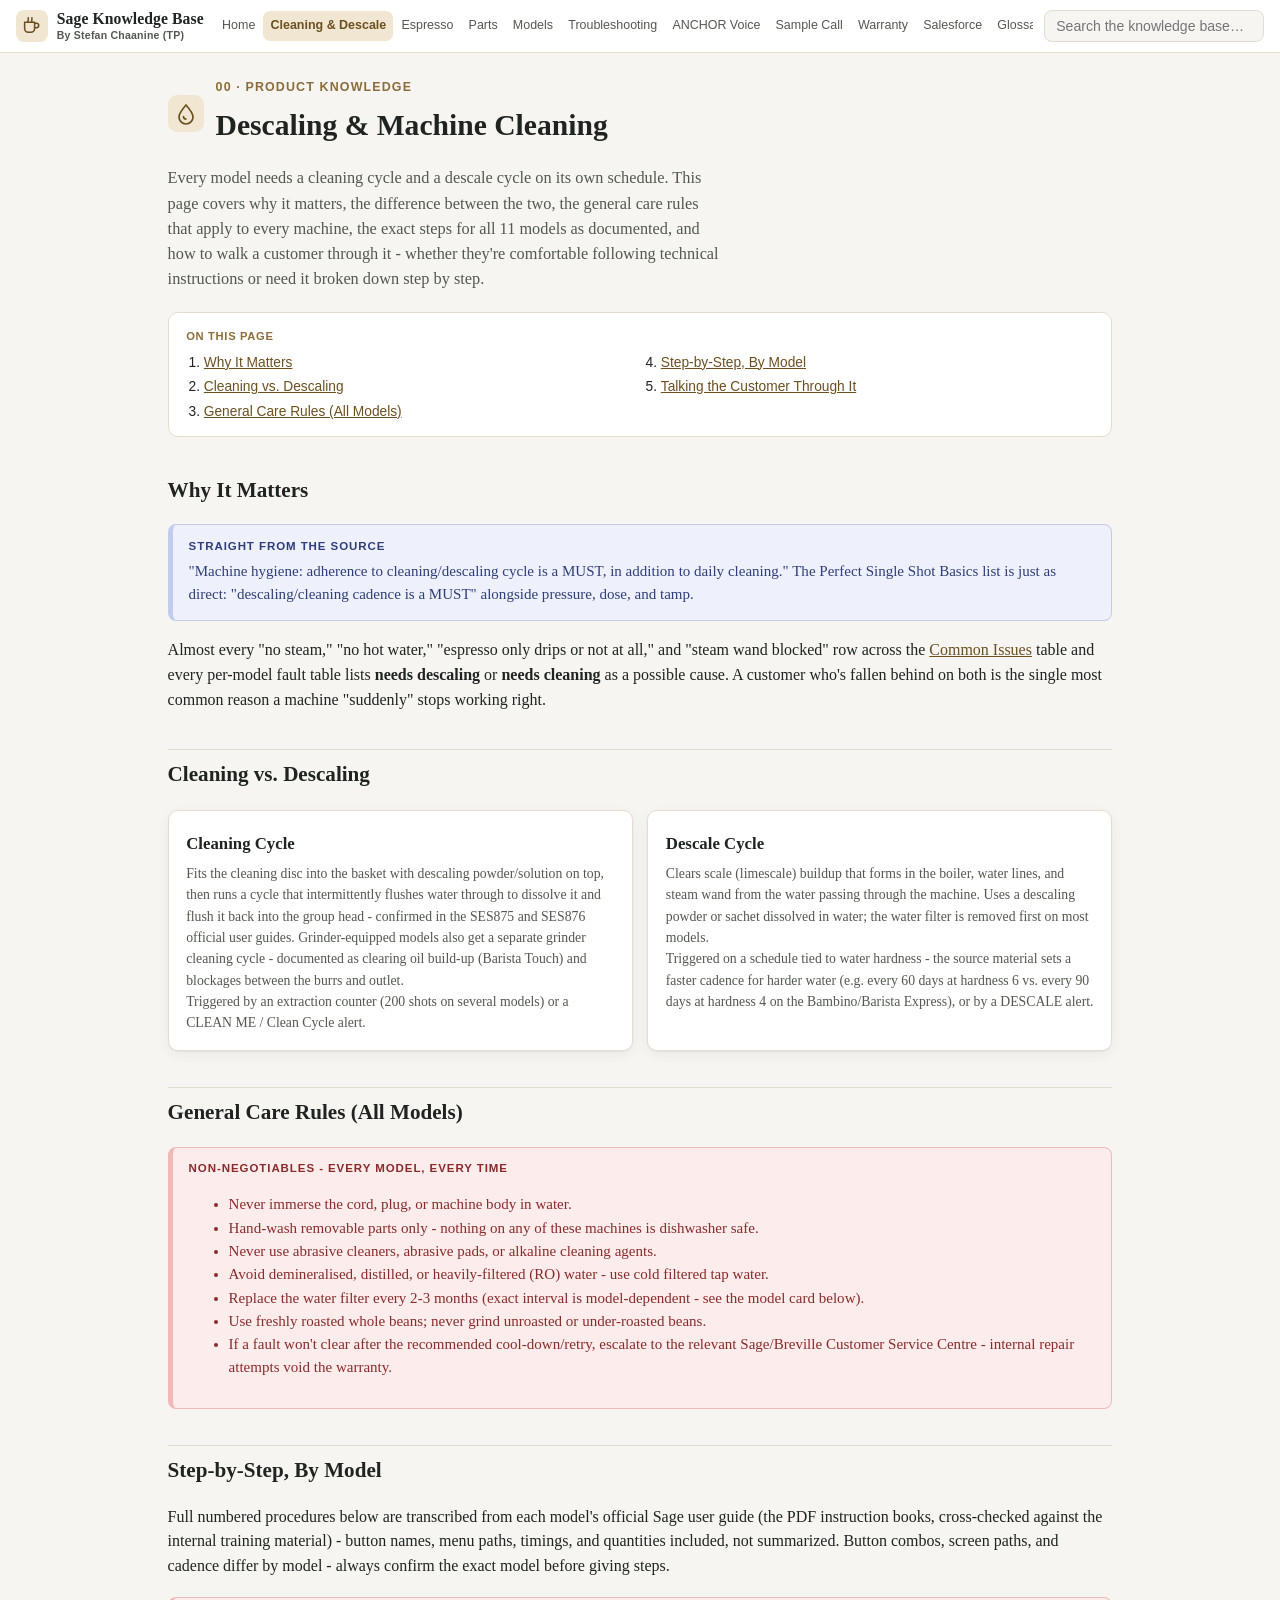
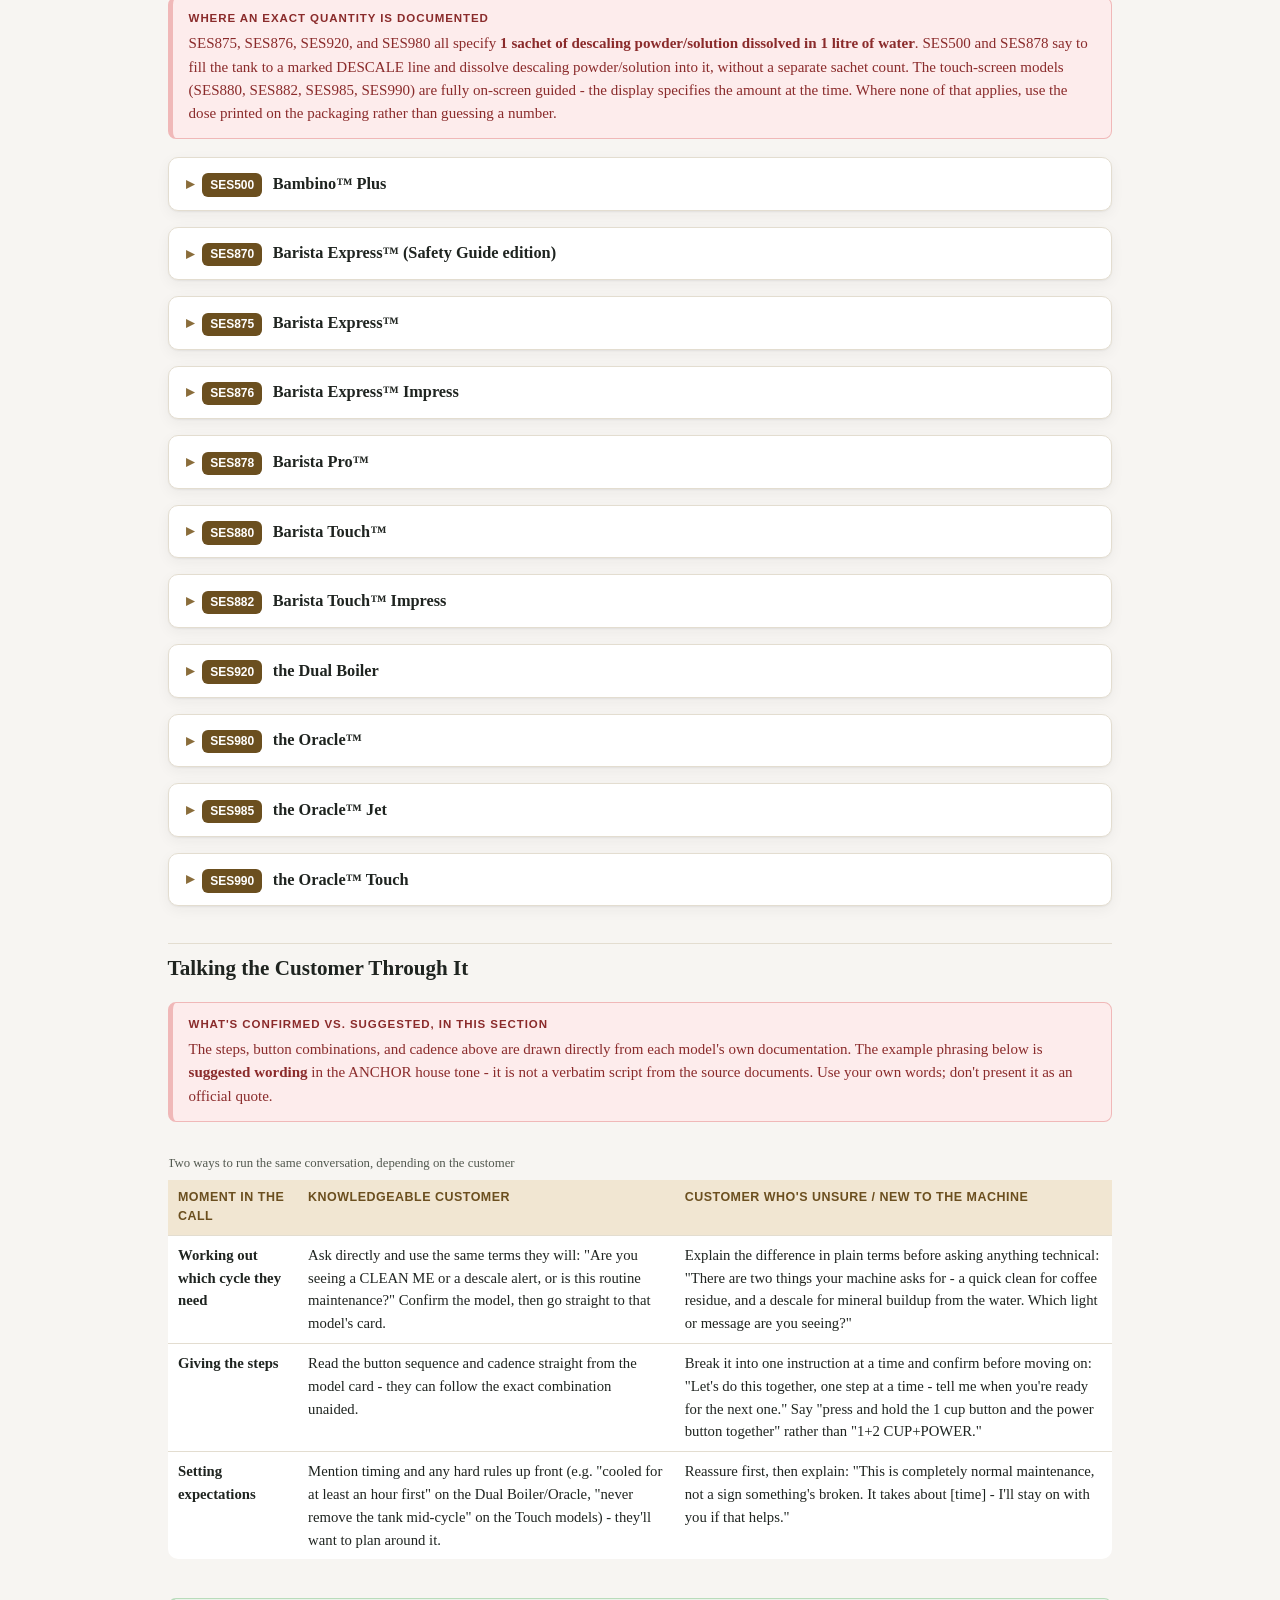
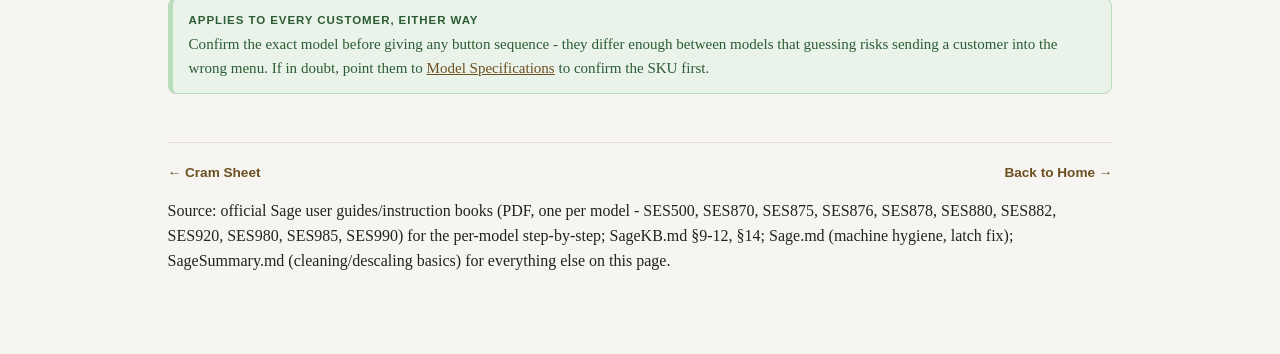
==== commit cb04c80a: "Guide Source." ====
--- a/00-descaling-cleaning.html
+++ b/00-descaling-cleaning.html
@@ -66,7 +66,7 @@
   <div class="card-grid">
     <div class="card">
       <h3>Cleaning Cycle</h3>
-      <p>Fits the cleaning disc and descaling powder/solution into the basket, then runs a cycle through the group head and brew path. Grinder-equipped models also get a separate grinder cleaning step - documented on the Barista Touch (SES880) as clearing <strong>oil build-up</strong>, and on several other models as clearing blockages between the burrs and outlet.</p>
+      <p>Fits the cleaning disc into the basket with descaling powder/solution on top, then runs a cycle that intermittently flushes water through to dissolve it and flush it back into the group head - confirmed in the SES875 and SES876 official user guides. Grinder-equipped models also get a separate grinder cleaning cycle - documented as clearing oil build-up (Barista Touch) and blockages between the burrs and outlet.</p>
       <p>Triggered by an extraction counter (200 shots on several models) or a CLEAN ME / Clean Cycle alert.</p>
     </div>
     <div class="card">
@@ -91,71 +91,262 @@
   </div>
 
   <h2 id="by-model">Step-by-Step, By Model</h2>
-  <p>Button names, menu paths, and cadence differ by model - always confirm the model before giving steps. Steps below are transcribed directly from each model's own documentation, including where to put the descaling powder/solution and how much, wherever the source specifies it.</p>
+  <p>Full numbered procedures below are transcribed from each model's official Sage user guide (the PDF instruction books, cross-checked against the internal training material) - button names, menu paths, timings, and quantities included, not summarized. Button combos, screen paths, and cadence differ by model - always confirm the exact model before giving steps.</p>
   <div class="callout warn">
-    <span class="callout-label">When the source doesn't give a quantity</span>
-    Some models (SES876, SES920, SES980) have a documented ratio - 1 sachet dissolved in 1L water. For every other model, the source material doesn't state an exact powder-to-water ratio - it's either on-screen guided (the display specifies the amount) or simply not given. Where that's the case, it's flagged below - use the dose printed on the descaling powder/solution packaging rather than guessing a number.
+    <span class="callout-label">Where an exact quantity is documented</span>
+    SES875, SES876, SES920, and SES980 all specify <strong>1 sachet of descaling powder/solution dissolved in 1 litre of water</strong>. SES500 and SES878 say to fill the tank to a marked DESCALE line and dissolve descaling powder/solution into it, without a separate sachet count. The touch-screen models (SES880, SES882, SES985, SES990) are fully on-screen guided - the display specifies the amount at the time. Where none of that applies, use the dose printed on the packaging rather than guessing a number.
   </div>
 
   <details class="section" id="clean-ses500"><summary><span class="badge-model">SES500</span> Bambino™ Plus</summary><div class="body">
-  <p><strong>Cleaning cycle:</strong> insert the cleaning disc and descaling powder/solution into the basket, then hold 1 CUP + 2 CUP together for 5 seconds. Triggered at 200 extractions (1 CUP/2 CUP lights alternate-flash). Exact quantity isn't specified for this model - use the dose printed on the packaging.</p>
-  <p><strong>Descale cycle:</strong> remove the water filter from the tank first, dissolve descaling powder/solution in water, then hold 1 CUP + STEAM for 5 seconds. Cadence: every 90 days at water hardness 4, every 60 days at hardness 6 (descale-due alert: 1 CUP+STEAM / 2 CUP lights alternate-flash every 15s). This model uses a 2L descale container - the source doesn't detail the exact fill procedure beyond that capacity.</p>
+  <p><strong>Cleaning cycle</strong> - auto-detected at 200 extractions (1 CUP/2 CUP lights alternate-flash), or enter manually anytime by holding 2 CUP + STEAM for 5 seconds while the machine is off:</p>
+  <ol class="steps">
+    <li>Insert the cleaning disc into the filter basket in the portafilter.</li>
+    <li>Place descaling powder/solution on top of the cleaning disc.</li>
+    <li>Lock the portafilter into the group head.</li>
+    <li>Empty the drip tray and replace it on the machine. Place a 2L container under the portafilter and steam wand, sitting on the drip tray.</li>
+    <li>Fill the water tank to the MAX line and reattach to the machine.</li>
+    <li>Press and hold 1 CUP + 2 CUP for 5 seconds to enter cleaning cycle mode.</li>
+    <li>The 1 CUP and 2 CUP buttons stay lit - press either one to begin. The lights alternate-flash while the cycle runs.</li>
+    <li>Once complete, the machine returns to ready mode.</li>
+    <li>Remove and rinse the portafilter, cleaning disc, drip tray, and container.</li>
+  </ol>
+  <p><strong>Descale cycle</strong> - the machine indicates it needs descaling when 1 CUP + STEAM and the 2 CUP button flash alternately for 15 seconds (pressing any of these buttons cancels the alert). Cadence: every 90 days at water hardness 4, every 60 days at hardness 6:</p>
+  <ol class="steps">
+    <li>Empty the drip tray and reinsert it.</li>
+    <li>Fill the water tank to the DESCALE line with hot tap water, then add and dissolve descaling powder/solution by stirring gently.</li>
+    <li>Place a 2L container under the group head and steam wand.</li>
+    <li>Turn the machine off (press 1 CUP + STEAM together) and let it cool completely.</li>
+    <li>With the machine off, press and hold 1 CUP + STEAM for 5 seconds to enter descale mode.</li>
+    <li>The 1 CUP and STEAM buttons illuminate when the machine is ready to start.</li>
+    <li>Press 1 CUP or STEAM to begin - these buttons alternate-flash throughout the cycle.</li>
+    <li>Once the descale solution is used up, the cycle pauses. Refill the tank to MAX and empty the waste water container, then replace both.</li>
+    <li>Press 1 CUP or STEAM to resume.</li>
+    <li>When descaling is complete, 1 CUP + STEAM alternate-flash, then the machine goes into standby mode.</li>
+    <li>Remove and empty the waste water container. Rinse the drip tray and water tank and dry thoroughly before replacing them.</li>
+  </ol>
+  <div class="callout warn"><span class="callout-label">Warning</span> Do not immerse the power cord, plug, or appliance in water or any other liquid. The water tank should never be removed or completely emptied during descaling. Uses a 2L descale container.</div>
   <p><strong>Steam wand:</strong> wipe and purge after every use. <strong>Water filter:</strong> replace every 3 months.</p>
   </div></details>
 
   <details class="section" id="clean-ses870"><summary><span class="badge-model">SES870</span> Barista Express™ (Safety Guide edition)</summary><div class="body">
-  <p>Same physical machine as SES875 below - use that card for the full cleaning/descale sequence. This document only confirms: the <strong>CLEAN ME</strong> light means the machine needs cleaning or descaling, and the water filter is replaced approximately every 90 days.</p>
+  <p>Same physical machine as SES875 below - use that card for the full cleaning/descale sequence. This document is a pictorial safety guide only (no printed step text for cleaning/descaling); it only confirms: the <strong>CLEAN ME</strong> light means the machine needs cleaning or descaling, and the water filter is replaced approximately every 90 days.</p>
   </div></details>
 
   <details class="section" id="clean-ses875"><summary><span class="badge-model">SES875</span> Barista Express™</summary><div class="body">
-  <p><strong>Cleaning cycle:</strong> insert the cleaning disc and descaling powder/solution into the basket, then hold 1 CUP + 2 CUP + POWER for about 3 seconds. The cycle runs about 5 minutes. Exact quantity isn't specified for this model - use the dose printed on the packaging.</p>
-  <p><strong>Descale cycle:</strong> remove the water filter from the tank, dissolve descaling powder/solution in water and pour it into the tank, then hold 2 CUP + POWER. Runs 3 stages plus a rinse. Cadence: every 90 days at hardness 4, every 60 days at hardness 6 (or every 40L / 60L at hardness 2). Exact quantity isn't specified for this model - use the dose printed on the packaging.</p>
-  <p><strong>Water filter:</strong> soak 5 minutes before fitting, then replace on the same 90-day/40L schedule. <strong>Steam wand:</strong> wipe and purge after every use. <strong>Grinder:</strong> if blocked between the burrs or outlet, advanced cleaning needs a 10mm socket. <strong>Group head seal:</strong> if leaking, replace the silicone seal with an Allen key.</p>
+  <p><strong>Cleaning cycle</strong> - the CLEAN ME light illuminates when required; this is separate from descaling:</p>
+  <ol class="steps">
+    <li>Insert the 1 CUP filter basket into the portafilter, followed by the supplied cleaning disc, followed by descaling powder/solution on top.</li>
+    <li>Lock the portafilter into the group head.</li>
+    <li>Ensure the water tank is filled with cold water and the drip tray is empty.</li>
+    <li>Press the POWER button to switch the machine off.</li>
+    <li>Press 1 CUP + 2 CUP simultaneously, then also press POWER. Hold all 3 buttons together for about 3 seconds.</li>
+    <li>The cleaning cycle runs for about 5 minutes. Water intermittently flushes into the portafilter to dissolve it and flush back into the group head (this only works if the cleaning disc has a hole in the middle - a disc without a hole should let hardly any water through).</li>
+    <li>Remove the portafilter and confirm it has fully dissolved. If not, repeat from step 4 until it has.</li>
+    <li>Once fully dissolved, remove the cleaning disc, reinsert the portafilter, and press 2 CUP to rinse the brew head. Place a container under the portafilter spout to catch splashes, and wipe any off the machine afterward.</li>
+  </ol>
+  <p><strong>Descale cycle</strong> - note: this model does <strong>not</strong> automatically prompt a reminder to descale (unlike the cleaning-cycle reminder). Recommended every 90 days at hardness 4, every 60 days at hardness 6:</p>
+  <ol class="steps">
+    <li>Fully dissolve 1 sachet of descaling powder/solution into 1 litre of cold tap water, then fill the water tank (start the process only after the powder/solution is fully dissolved).</li>
+    <li>Press and hold 2 CUP, then press and hold POWER simultaneously, to enter descale mode. POWER flashes continuously while the unit heats up. It's ready when POWER, 1 CUP, the CLEAN ME indicator, and the HOT WATER/STEAM indicator are all solid.</li>
+    <li>Press 1 CUP to start descaling the coffee component - about 25 seconds. The 1 CUP button flashes continuously, then stays solid once finished. Press 1 CUP again to stop early if needed.</li>
+    <li>Turn the steam dial LEFT toward the STEAM icon to descale the steam component (about 13 seconds).</li>
+    <li>Turn the steam dial RIGHT toward the HOT WATER icon to descale that component (about 8 seconds).</li>
+    <li>Repeat steps 3-5 to fully empty the tank - about 0.5L of solution should remain in the tank after the first pass.</li>
+    <li>Remove the water tank, rinse thoroughly, then refill with fresh cold water to the 2L max line and repeat steps 4-6 to rinse out any remaining solution.</li>
+    <li>Press POWER to quit the descaling process - the LED lights switch off.</li>
+  </ol>
+  <div class="callout warn"><span class="callout-label">Warning</span> Do not immerse the power cord, plug, or appliance in water. The water tank should never be removed or completely emptied during descaling. Do not use bottled water - it may contain dissolved solids that leave deposits inside the machine. The machine exits descale mode automatically after 5 minutes of inactivity; resume from step 3.</div>
+  <p><strong>Water filter:</strong> soak 5 minutes before fitting, then replace every 90 days or 40L (60L at hardness 2). <strong>Steam wand:</strong> wipe and purge after every use. <strong>Grinder:</strong> if blocked between the burrs or outlet, advanced cleaning needs a 10mm socket. <strong>Group head seal:</strong> if leaking, replace the silicone seal with an Allen key.</p>
   </div></details>
 
   <details class="section" id="clean-ses876"><summary><span class="badge-model">SES876</span> Barista Express™ Impress</summary><div class="body">
-  <p><strong>Cleaning cycle:</strong> fit the 1 CUP basket with the cleaning disc and descaling powder/solution, then hold 1 CUP + 2 CUP + POWER for about 3 seconds. Runs about 5 minutes. The Maintenance Light flashes when a clean is due. Exact quantity isn't specified for this step - use the dose printed on the packaging.</p>
-  <p><strong>Descale cycle:</strong> remove the water filter from the tank, dissolve <strong>1 sachet of descaling powder/solution in 1L water</strong> and pour it into the tank, then hold 2 CUP + POWER for 5 seconds; repeat, then rinse. The Maintenance Light shows solid when a descale is due.</p>
+  <p><strong>Cleaning cycle</strong> - this is a back-flushing cycle, separate from descaling. The CLEAN/DESCALE light flashes when a clean is due:</p>
+  <ol class="steps">
+    <li>Insert the 1 CUP filter basket into the portafilter, followed by the supplied cleaning disc, followed by descaling powder/solution on top.</li>
+    <li>Lock the portafilter into the group head and place a large container beneath the portafilter spouts.</li>
+    <li>Ensure the water tank is filled with cold water and the drip tray is empty.</li>
+    <li>Press the POWER button to switch the machine off.</li>
+    <li>Press and hold 1 CUP, 2 CUP, and POWER together for 3 seconds.</li>
+    <li>The cycle runs about 5 minutes - water intermittently flushes into the portafilter to dissolve it and flush back into the group head. No water should come through the portafilter itself.</li>
+    <li>Remove the portafilter and confirm it's fully dissolved. If not, repeat from step 4 until it is.</li>
+    <li>Once fully dissolved, remove the cleaning disc, reinsert the portafilter, and press 2 CUP to rinse the brew head. Place a container under the spout to catch splashes, and wipe any off the machine afterward.</li>
+  </ol>
+  <p><strong>Descale cycle</strong> - the CLEAN/DESCALE light shows solid when required:</p>
+  <ol class="steps">
+    <li>Fully dissolve 1 sachet of descaling powder/solution into 1 litre of water, then fill the water tank (start only after it's fully dissolved).</li>
+    <li>Ensure the machine is off, then press and hold 2 CUP + POWER simultaneously for 5 seconds to enter descale mode.</li>
+    <li>Press 2 CUP to start descaling the coffee component - about 25 seconds. The 2 CUP button flashes continuously, then stays solid once finished. Press 2 CUP again to stop early if needed.</li>
+    <li>Turn the steam dial RIGHT toward the STEAM icon to descale the steam component (about 13 seconds).</li>
+    <li>Turn the steam dial LEFT toward the HOT WATER icon to descale that component (about 8 seconds).</li>
+    <li>Repeat steps 3-5 to complete the process - about 0.5L of solution should remain in the tank after the first pass.</li>
+    <li>Remove the water tank, rinse thoroughly, refill with fresh cold water to the 2L max line, and repeat steps 4-6 to rinse out residue.</li>
+    <li>Press POWER to quit the descaling process - the LED lights switch off.</li>
+  </ol>
+  <div class="callout warn"><span class="callout-label">Warning</span> Ensure the water filter is removed from the tank before adding descaling powder/solution. Do not use bottled water when descaling. The machine exits descale mode automatically after 5 minutes of inactivity; resume from step 2.</div>
   <p><strong>Water filter:</strong> replace every 3 months (soak 5 minutes, rinse 5 seconds). <strong>Grinder:</strong> conical burrs need brush cleaning; advanced disassembly if blocked. <strong>Tamp system:</strong> brush clean. <strong>Steam wand:</strong> wipe, purge, and unblock as needed. <strong>Group head seal:</strong> periodic silicone seal replacement.</p>
   </div></details>
 
   <details class="section" id="clean-ses878"><summary><span class="badge-model">SES878</span> Barista Pro™</summary><div class="body">
-  <p><strong>FLUSH alert:</strong> fit the cleaning disc and descaling powder/solution into the basket, empty the drip tray, fill the tank to MAX with water, then go Menu &rarr; FLUSH &rarr; 1 CUP. Exact powder quantity isn't specified for this step - use the dose printed on the packaging.</p>
-  <p><strong>DESCALE alert:</strong> remove the water filter from the tank, dissolve descaling powder/solution in water and fill the tank to the descale line, then go Menu &rarr; DESCALE &rarr; 1 CUP. Runs 3 stages plus a rinse.</p>
+  <p><strong>Cleaning cycle (FLUSH)</strong> - the LCD shows a FLUSH alert when required; separate from descaling:</p>
+  <ol class="steps">
+    <li>Insert the cleaning disc into the filter basket in the portafilter.</li>
+    <li>Place descaling powder/solution on top of the cleaning disc.</li>
+    <li>Lock the portafilter into the group head.</li>
+    <li>Empty the drip tray and replace it on the machine.</li>
+    <li>Fill the water tank to the MAX line, then reattach.</li>
+    <li>Press MENU to enter the main menu.</li>
+    <li>Use the GRIND AMOUNT dial to navigate to FLUSH, then press to select. The 1 CUP button illuminates.</li>
+    <li>Press 1 CUP to start - remaining time is shown on the LCD.</li>
+    <li>Once complete, the machine beeps and returns to READY mode. If any residue remains on the cleaning disc, repeat the cycle.</li>
+    <li>Empty and rinse the portafilter, cleaning disc, and drip tray.</li>
+  </ol>
+  <p><strong>Descale cycle</strong> - the LCD shows a DESCALE alert when required:</p>
+  <ol class="steps">
+    <li>Empty the drip tray and reattach. Remove the water tank and remove the filter from it.</li>
+    <li>Fill the water tank to the DESCALE line indicated, then add descaling powder/solution to the water. Reattach the tank.</li>
+    <li>Press MENU, use the GRIND AMOUNT dial to navigate to DESCALE, then press to select. The 1 CUP button illuminates.</li>
+    <li>Press 1 CUP to start. The cycle runs in 3 stages - coffee, hot water, steam - beeping after each. Turn the STEAM DIAL to the HOT WATER/STEAM position when the LCD indicates.</li>
+    <li>Once the descale cycle finishes, the machine needs a rinse cycle - the 1 CUP button illuminates again. As before, turn the STEAM DIAL when indicated.</li>
+    <li>Empty and replace the drip tray. Empty any remaining descaling liquid from the tank, fill to MAX, and reattach.</li>
+    <li>Press 1 CUP to start the rinse cycle - also 3 stages, shown on the LCD, beeping after each.</li>
+    <li>Once the rinse cycle completes, the machine beeps and returns to READY mode.</li>
+    <li>Remove and rinse the drip tray and water tank. Dry thoroughly before replacing.</li>
+  </ol>
+  <div class="callout warn"><span class="callout-label">Warning</span> Ensure the water filter is removed from the tank before adding descaling powder/solution.</div>
   <p><strong>Grinder:</strong> conical burrs - unlock, empty, run empty, then brush; advanced disassembly for a blockage (burrs are sharp, handle with care). <strong>Steam wand:</strong> wipe, purge, and unblock as needed. <strong>Group head:</strong> wipe the shower screen, and periodically purge with an empty basket.</p>
   </div></details>
 
   <details class="section" id="clean-ses880"><summary><span class="badge-model">SES880</span> Barista Touch™</summary><div class="body">
-  <p><strong>Cleaning cycle:</strong> on-screen guided, back-flush style - the display specifies where to add the cleaning disc and descaling powder/solution and how much to use.</p>
-  <p><strong>Descale cycle:</strong> Settings &rarr; Descale, fully on-screen guided (the display specifies the water tank fill amount). Never fully remove the water tank mid-cycle.</p>
-  <p><strong>Water filter:</strong> every 90 days / 40L (60L at hardness 2). <strong>Grinder:</strong> has its own cleaning cycle, documented as clearing oil build-up. <strong>Steam wand:</strong> Settings-guided cleaning. <strong>Group head seal:</strong> 8-step guided replacement in Settings.</p>
+  <p><strong>Cleaning cycle:</strong> a message prompt appears when required. This is a back-flushing cycle, separate from descaling - follow the instructions on the touch screen.</p>
+  <p><strong>Descale cycle:</strong> go to Settings and select Descale cycle, then follow the on-screen instructions. Recommended even with the water filter fitted if there's scale build-up visible in the tank.</p>
+  <p><strong>Grinder cleaning cycle</strong> (removes oil build-up on the burrs) - a 7-step pictorial sequence:</p>
+  <ol class="steps">
+    <li>Unlock the hopper.</li>
+    <li>Empty the hopper.</li>
+    <li>Replace the hopper.</li>
+    <li>Lock the hopper.</li>
+    <li>Run the grinder until empty.</li>
+    <li>Unlock and remove the hopper.</li>
+    <li>Unlock the top burr, remove it, and clean both the top and lower burr with a brush; clean the chute with a brush.</li>
+  </ol>
+  <div class="callout warn"><span class="callout-label">Warning</span> The grinder burrs are extremely sharp - take care during this cleaning step. Never fully remove or empty the water tank mid-descale.</div>
+  <p><strong>Steam wand:</strong> Go to Settings &rarr; Steam wand cleaning and follow the on-screen guide. <strong>Water filter:</strong> every 90 days / 40L (60L at hardness 2).</p>
   </div></details>
 
   <details class="section" id="clean-ses882"><summary><span class="badge-model">SES882</span> Barista Touch™ Impress</summary><div class="body">
-  <p><strong>Cleaning cycle:</strong> on-screen guided, back-flush style - the display specifies where to add the cleaning disc and descaling powder/solution and how much to use.</p>
-  <p><strong>Descale cycle:</strong> Settings &rarr; Descale (the display specifies the water tank fill amount). Remove the water filter first. Never use bottled water, and never fully empty the tank mid-cycle.</p>
-  <p><strong>Water filter:</strong> every 3 months (soak 5 minutes). <strong>Filter basket:</strong> pin + descaling powder/solution soak, about 20 minutes. <strong>Steam wand:</strong> Settings-guided cleaning, or manual pin/soak. <strong>Grinder/burrs:</strong> regular brushing plus advanced disassembly if needed. <strong>Tamp system:</strong> brush clean. <strong>Group head seal:</strong> multi-step guided replacement.</p>
-  <div class="callout warn"><span class="callout-label">Beans</span> Never use unroasted or under-roasted beans - risk of burr damage and a safety issue on this model specifically.</div>
+  <p><strong>Cleaning cycle:</strong> a message prompt appears when required. This is a back-flushing cycle, separate from descaling - follow the instructions on the touch screen.</p>
+  <p><strong>Descale cycle:</strong> go to Settings and select Descale cycle, then follow the on-screen instructions. Recommended even with the water filter fitted if there's scale build-up visible in the tank.</p>
+  <p><strong>Grinder cleaning cycle</strong> - a 14-step pictorial sequence:</p>
+  <ol class="steps">
+    <li>Unlock the hopper, empty it, replace it, then lock it.</li>
+    <li>Run the grinder until empty, then unlock and remove the hopper.</li>
+    <li>Unlock the top burr and remove it. Clean the top burr with a brush, then the lower burr with a brush.</li>
+    <li>Remove the tamp cover, clean the chute with a brush, then replace the tamp cover.</li>
+  </ol>
+  <div class="callout warn"><span class="callout-label">Beans</span> Never use unroasted or under-roasted beans - risk of burr damage and a safety issue on this model specifically. Never use bottled water when descaling, and never fully empty the tank mid-cycle.</div>
+  <p><strong>Water filter:</strong> every 3 months (soak 5 minutes). <strong>Filter basket:</strong> if the holes become blocked, dissolve descaling powder/solution in hot water and soak the filter basket and portafilter for about 20 minutes, then rinse thoroughly. <strong>Steam wand:</strong> Settings-guided cleaning, or manual pin/soak. <strong>Group head seal:</strong> multi-step guided replacement in Settings.</p>
   </div></details>
 
   <details class="section" id="clean-ses920"><summary><span class="badge-model">SES920</span> the Dual Boiler</summary><div class="body">
-  <p><strong>Cleaning cycle:</strong> triggered by the CLEAN ME! icon, roughly every 200 shots. Fit the cleaning disc and descaling powder/solution into the basket, run MANUAL; the cycle takes about 370 seconds. Exact quantity isn't specified for this step - use the dose printed on the packaging.</p>
-  <p><strong>Descale cycle:</strong> takes about 1.5 hours. Machine must be off and cooled for at least 1 hour first. From off, hold 1 CUP then POWER for 3 seconds, select dESC via MENU, drain both boilers via their screws, dissolve <strong>1 sachet of descaling powder/solution in 1L water</strong> and run it through the boilers, drain, then flush twice.</p>
+  <p><strong>Cleaning cycle</strong> - the CLEAN ME! icon appears after roughly 200 shots:</p>
+  <ol class="steps">
+    <li>Press MENU until the CLEAN CYCLE icon flashes and PUSH is displayed.</li>
+    <li>Insert the supplied cleaning disc, followed by descaling powder/solution, into the 1 CUP filter basket.</li>
+    <li>Insert the portafilter and lock it into the group head.</li>
+    <li>Ensure the water tank is filled with cold tap water and the drip tray is empty and inserted.</li>
+    <li>Rinse the filter basket and portafilter thoroughly before use.</li>
+    <li>Press the illuminated MANUAL button to start. The CLEAN CYCLE icon flashes and the machine counts down from 370 seconds.</li>
+    <li>When finished, remove the portafilter and confirm it's fully dissolved. If not, repeat the steps above without adding more descaling powder/solution.</li>
+  </ol>
+  <p><strong>Descale cycle</strong> ("dESC") - allow about 1.5 hours total. If you've just used the machine, turn it off and let it cool for at least 1 hour before starting:</p>
+  <p><em>1 - Prepare for descale:</em></p>
+  <ol class="steps">
+    <li>Empty the drip tray and insert it into position.</li>
+    <li>With the machine off, press and hold 1 CUP, then press and hold POWER, together for 3 seconds. "rEST" appears on the LCD.</li>
+    <li>Press UP or DOWN to set the mode until "dESC" appears, then press MENU to enter descale mode.</li>
+  </ol>
+  <p><em>2 - Empty boilers:</em></p>
+  <ol class="steps">
+    <li>Remove the grey silicone cover on the lower front panel marked DESCALE ACCESS. Place a cloth over the drip tray to stop steam escaping.</li>
+    <li>Use a flat-head screwdriver to rotate the right screw counter-clockwise until the valve is fully open (steam may release). Once the water is completely empty, close the valve by rotating clockwise until seated - do not overtighten.</li>
+    <li>Repeat the process on the left screw.</li>
+    <li>Empty the drip tray (use caution - it may be hot).</li>
+    <li>Empty the water tank and remove the water filter.</li>
+    <li>Dissolve 1 sachet of descaling powder/solution into 1 litre of warm water and pour it into the water tank.</li>
+  </ol>
+  <p><em>3 - Begin descale:</em> press MANUAL to proceed. The machine fills the boilers with the descale solution and heats to temperature - water may flow through the group head. Wait for the countdown to reach 0 to let the solution dissolve scale buildup (or press 1 CUP to skip ahead):</p>
+  <ol class="steps">
+    <li>Place a cloth over the drip tray to stop steam escaping.</li>
+    <li>Empty the boilers again (repeat steps 2 and 4 from "Empty boilers" above).</li>
+    <li>Empty the drip tray and reinsert it.</li>
+    <li>Empty the water tank, rinse it, and refill with clean water to the MAX line, then lock it back into position.</li>
+  </ol>
+  <p><em>4 - Flush boilers:</em> press MANUAL to proceed - a 20-minute countdown fills the boilers with fresh water and heats to temperature (or press 1 CUP to skip ahead):</p>
+  <ol class="steps">
+    <li>Place a cloth over the drip tray to stop steam escaping.</li>
+    <li>Empty the boilers (repeat steps 2 and 4 from "Empty boilers" above).</li>
+    <li>Empty the drip tray and reinsert it.</li>
+    <li>Empty the water tank, rinse it, and refill with clean water to the MAX line, then lock it back into position.</li>
+  </ol>
+  <p><em>5 - Repeat step 4 (Flush boilers)</em> once more, to clear any residual descale solution from the boilers, then press POWER to exit descale mode - the process is complete.</p>
+  <div class="callout warn"><span class="callout-label">Water</span> Never use demineralised or distilled water in this machine.</div>
   <p><strong>Water filter:</strong> every 2 months. <strong>Steam wand:</strong> wipe and purge every use.</p>
-  <div class="callout warn"><span class="callout-label">Water</span> Never use demineralised or distilled water in this machine.</div>
   </div></details>
 
   <details class="section" id="clean-ses980"><summary><span class="badge-model">SES980</span> the Oracle™</summary><div class="body">
-  <p><strong>Cleaning cycle:</strong> fit the cleaning disc and descaling powder/solution into the basket, then go MENU &rarr; CLEAN CYCLE. Also run a clear-water backflush after each session (disc fitted, 2 CUP, 20 seconds &times; 5). Exact quantity isn't specified for this step - use the dose printed on the packaging.</p>
-  <p><strong>Descale cycle ("dESC"):</strong> takes about 1.5 hours. Machine must be off and cooled for at least 1 hour first. From off, hold 1 CUP then POWER for 3 seconds ("rSEt"), select "dESC", open the valves with a flathead screwdriver, dissolve <strong>1 sachet of descaling powder/solution in 1L water</strong> and run it through, drain, then flush twice.</p>
-  <p><strong>Water filter:</strong> discard the old one, wash the holder, insert a new filter, fill with cold water. <strong>Grinder:</strong> conical burrs - unlock, empty, run empty, clean; remove the tamping fan with a magnet. <strong>Steam wand:</strong> wipe and purge; soak with cleaning powder (1 packet in 240ml hot water, 20 minutes) if still blocked.</p>
+  <p><strong>Cleaning cycle</strong> - the CLEAN ME light illuminates when required, roughly every 200 extractions; separate from descaling:</p>
+  <ol class="steps">
+    <li>Insert the supplied grey silicone cleaning disc, followed by descaling powder/solution, into the filter basket.</li>
+    <li>Lock the portafilter into the group head.</li>
+    <li>Ensure the water tank is filled with cold water and the drip tray is empty.</li>
+    <li>Press MENU and rotate the SELECT dial until CLEAN CYCLE and PUSH are displayed.</li>
+    <li>Press the SELECT dial to start. The LCD shows a countdown timer in seconds.</li>
+    <li>When finished, remove the portafilter and confirm it's fully dissolved. If not, repeat these steps without adding more descaling powder/solution.</li>
+    <li>Rinse the filter basket and portafilter thoroughly before use, then extract an espresso to season the machine and purge any remaining cleaner from the system.</li>
+  </ol>
+  <p><strong>Grinder cleaning</strong> (a 15-step pictorial procedure):</p>
+  <ol class="steps">
+    <li>Unlock the hopper, remove the beans, then replace and lock the hopper.</li>
+    <li>Run the grinder until empty, then unlock and remove the hopper.</li>
+    <li>Remove the upper burr and clean it with the burr brush; clean the lower burr with the burr brush.</li>
+    <li>Remove the tamping fan with the tamp removal magnet, then clean the grind outlet with the grind outlet brush.</li>
+    <li>Replace the tamping fan by hand, push the upper burr firmly into position, and lock it.</li>
+    <li>Insert and lock the hopper.</li>
+  </ol>
+  <p><strong>Descale cycle</strong> ("dESC") - allow about 1.5 hours total. If you've just used the machine, turn it off and let it cool for at least 1 hour before starting:</p>
+  <p><em>Prepare for descale:</em></p>
+  <ol class="steps">
+    <li>Empty the drip tray and insert it into position.</li>
+    <li>With the machine off, press and hold 1 CUP, then press and hold POWER, together for 3 seconds. "rSEt" appears on the LCD.</li>
+    <li>Rotate the SELECT dial until "dESC" appears, then press the dial to confirm.</li>
+  </ol>
+  <p><em>Empty boilers:</em></p>
+  <ol class="steps">
+    <li>Remove the grey silicone cover on the lower front panel marked DESCALE ACCESS. Place a cloth over the drip tray to stop steam escaping.</li>
+    <li>Use a flat-head screwdriver to rotate the right valve counter-clockwise slowly until fully open (steam may release). Once the water is completely empty, close by rotating clockwise until seated - do not overtighten.</li>
+    <li>Repeat on the left valve.</li>
+    <li>Empty the drip tray (use caution - it may be hot).</li>
+    <li>Empty the water tank and remove the water filter.</li>
+    <li>Dissolve 1 sachet of descaling powder/solution into 1 litre of warm water and pour it into the water tank.</li>
+  </ol>
+  <p><em>Begin descale:</em></p>
+  <ol class="steps">
+    <li>Press 1 CUP - the LCD shows a 20-minute countdown while the boilers fill with descale solution and heat to temperature (water may flow through the group head). Let it reach 0 to fully dissolve scale, or press 1 CUP again to skip ahead.</li>
+    <li>Place a cloth over the drip tray to stop steam escaping.</li>
+    <li>Repeat the "empty boilers" steps above.</li>
+    <li>Empty the drip tray and reinsert it.</li>
+    <li>Empty the water tank, rinse it, refill with clean water to the MAX line, and lock it back into position.</li>
+  </ol>
+  <p><em>Flush boilers:</em> press 1 CUP - a 20-minute countdown fills the boilers with fresh water (or press 1 CUP again to skip ahead), then repeat the empty/rinse/refill sequence above. Repeat this flush once more to clear residual solution, then press POWER to exit descale mode.</p>
+  <p><strong>Water filter:</strong> discard the old one, wash the holder, insert a new filter, fill with cold water. <strong>Steam wand:</strong> wipe and purge; if blocked, soak with descaling powder/solution (1 packet in 240ml hot water, 20 minutes).</p>
   </div></details>
 
   <details class="section" id="clean-ses985"><summary><span class="badge-model">SES985</span> the Oracle™ Jet</summary><div class="body">
-  <p><strong>Cleaning cycle:</strong> on-screen/Settings guided, back-flush style (the display specifies where to add the cleaning disc and descaling powder/solution and how much to use). Also run a clear-water backflush after each session (disc fitted, 20-second brew).</p>
-  <p><strong>Descale cycle:</strong> Settings &rarr; Descale, fully on-screen guided (the display specifies the water tank fill amount) - recommended even with the water filter fitted if scale is visibly present.</p>
-  <p><strong>Water filter:</strong> every 3 months. At water hardness 4-5, switch water source instead of relying on the filter alone. <strong>Steam wand:</strong> wipe every session; Settings-guided cleaning; make sure the tip is refastened tightly. <strong>Filter basket:</strong> soak in cleaning powder for about 20 minutes. <strong>Grinder/conical burrs:</strong> the cleaning procedure differs before vs. after production code 2538 - check which applies. <strong>Tamper height</strong> is not user-adjustable on this model - contact Sage Customer Service if it needs attention.</p>
-  <div class="callout warn"><span class="callout-label">Beans</span> Never use unroasted or under-roasted beans on this model.</div>
+  <p><strong>Cleaning cycle</strong> ("Clean group head" in Settings &rarr; Maintenance) - a message prompt appears when required, or start it manually via Clean Cycle in Settings. This is a back-flushing cycle that cleans the shower screen, separate from descaling, and requires an Espresso cleaning powder. Follow the on-screen instructions.</p>
+  <p><strong>Descale cycle</strong> (Settings &rarr; Maintenance &rarr; Descale) - "Will require descaling powder or solution," per the machine's own on-screen description. Recommended even with the water filter fitted, if there's scale build-up visible in the tank. Fully on-screen guided.</p>
+  <p><strong>Clear water backflush</strong> - recommended after each session, before turning the machine off: empty the drip tray, insert the cleaning disc into the filter basket, insert the portafilter into the group head, touch the brew icon and let pressure build for 20 seconds, then tap to stop and release pressure.</p>
+  <div class="callout warn"><span class="callout-label">Beans</span> Never use unroasted or under-roasted beans on this model - burr damage risk. Tamper height is not user-adjustable - contact Sage Customer Service if it needs attention.</div>
+  <p><strong>Water filter:</strong> every 3 months. At water hardness 4-5, switch water source instead of relying on the filter alone. <strong>Filter basket:</strong> if the holes become blocked, dissolve descaling powder/solution in hot water and soak the filter basket and portafilter for about 20 minutes, then rinse thoroughly. <strong>Steam wand:</strong> clean after every use (wipe with a damp cloth); if blocked, Settings &rarr; Steam wand cleaning walks through a soak using steam wand cleaning powder (1 packet + 240ml hot water, 20 minutes, then purge and rinse); make sure the tip is refastened tightly afterward.</p>
   <div class="callout policy">
     <span class="callout-label">Known issue - stuck latch</span>
     The latch can get stuck due to scale buildup. Fix: mix descaler with a little water into a paste, apply to the edge of the latch, and leave a few minutes. <strong>Do not force the latch open</strong> - risk of damage. If it's still stuck after the descaler treatment, proceed with a repair. See also <a href="04-troubleshooting.html#oracle-jet-tamper-fan">the Oracle Jet tamper fan policy</a> for the other known Oracle-family issue.
@@ -163,10 +354,12 @@
   </div></details>
 
   <details class="section" id="clean-ses990"><summary><span class="badge-model">SES990</span> the Oracle™ Touch</summary><div class="body">
-  <p><strong>Cleaning cycle:</strong> roughly every 200 shots, or Settings &rarr; Clean Cycle (back-flush style, on-screen guided for where to add the cleaning disc and descaling powder/solution and how much to use). Also run a clear-water backflush each session (disc fitted, Brew button, 20 seconds &times; 5).</p>
-  <p><strong>Descale cycle:</strong> fully on-screen guided (the display specifies the water tank fill amount), takes about 1.5 hours. Machine must be off and cooled for at least 1 hour first. Never attempt it outside the guided menu.</p>
-  <p><strong>Water filter:</strong> every 3 months; at hardness 4-5, switch water source. <strong>Grinder/conical burrs:</strong> 15-step clean - remove the hopper, run empty, brush, and remove the tamping fan with a magnet. <strong>Steam wand:</strong> wipe/purge every use; soak with cleaning powder (1 packet in 240ml hot water, 20 minutes) if blocked, and refasten the tip tightly. <strong>Filter basket:</strong> soak in dissolved descaling powder/solution for about 20 minutes.</p>
-  <div class="callout warn"><span class="callout-label">Transport / storage</span> Drain both boilers fully before transporting or storing the machine, as an anti-freeze precaution.</div>
+  <p><strong>Cleaning cycle:</strong> a message prompt appears after roughly 200 shots, or start it manually via Settings &rarr; Clean Cycle. This cleans the shower screen and back-flushes the group head - follow the on-screen instructions.</p>
+  <p><strong>Descale cycle:</strong> triggered from the pop-up message, or via Settings &rarr; Descale Cycle - follow the on-screen instructions. Allow about 1.5 hours; if you've just used the machine, turn it off and let it cool for at least 1 hour first.</p>
+  <div class="callout warn"><span class="callout-label">Warning</span> Do NOT attempt to descale outside the guided Settings menu procedure - damage to the machine could occur.</div>
+  <p><strong>Grinder cleaning</strong> (a 15-step pictorial procedure, same as the Oracle above): unlock the hopper, remove the beans, replace and lock the hopper, run the grinder until empty, unlock and remove the hopper, remove and clean the upper burr with the burr brush, clean the lower burr with the burr brush, remove the tamping fan with the tamp removal magnet, clean the grind outlet with the grind outlet brush, replace the tamping fan by hand, push the upper burr firmly into position and lock it, then insert and lock the hopper.</p>
+  <p><strong>Water filter:</strong> every 3 months; at hardness 4-5, switch water source. <strong>Steam wand:</strong> wipe/purge every use; if blocked, soak with descaling powder/solution (1 packet in 240ml hot water, 20 minutes), then refasten the tip tightly.</p>
+  <div class="callout warn"><span class="callout-label">Transport / storage</span> Drain both boilers fully before transporting or storing the machine, as an anti-freeze precaution (same procedure as the Descale section's boiler-draining steps).</div>
   </div></details>
 
   <h2 id="talking-to-customer">Talking the Customer Through It</h2>
@@ -208,7 +401,7 @@
     <a href="10-cram-sheet.html">← Cram Sheet</a>
     <a href="index.html">Back to Home →</a>
   </div>
-  <p class="src">Source: SageKB.md §9-12, §14; Sage.md (machine hygiene, latch fix); SageSummary.md (cleaning/descaling basics).</p>
+  <p class="src">Source: official Sage user guides/instruction books (PDF, one per model - SES500, SES870, SES875, SES876, SES878, SES880, SES882, SES920, SES980, SES985, SES990) for the per-model step-by-step; SageKB.md §9-12, §14; Sage.md (machine hygiene, latch fix); SageSummary.md (cleaning/descaling basics) for everything else on this page.</p>
 </main>
 
 <script src="search-index.js"></script>
